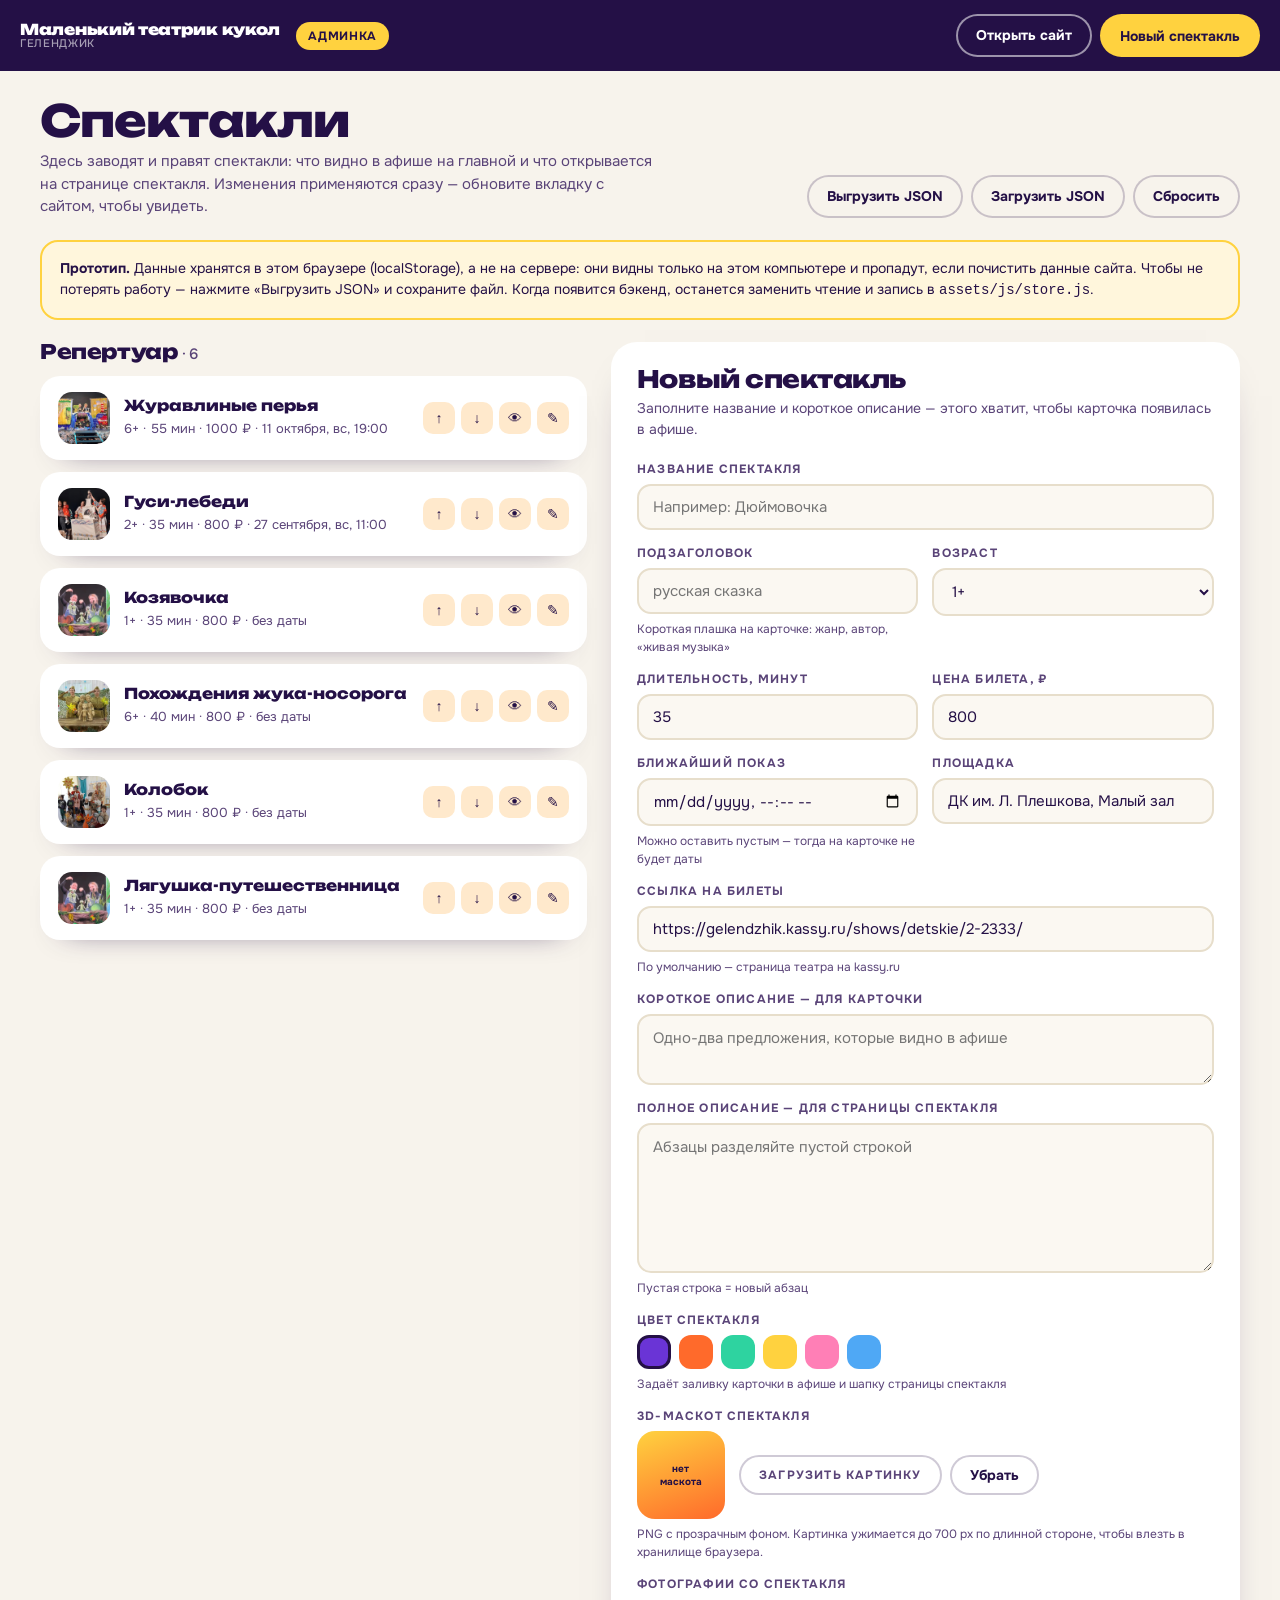
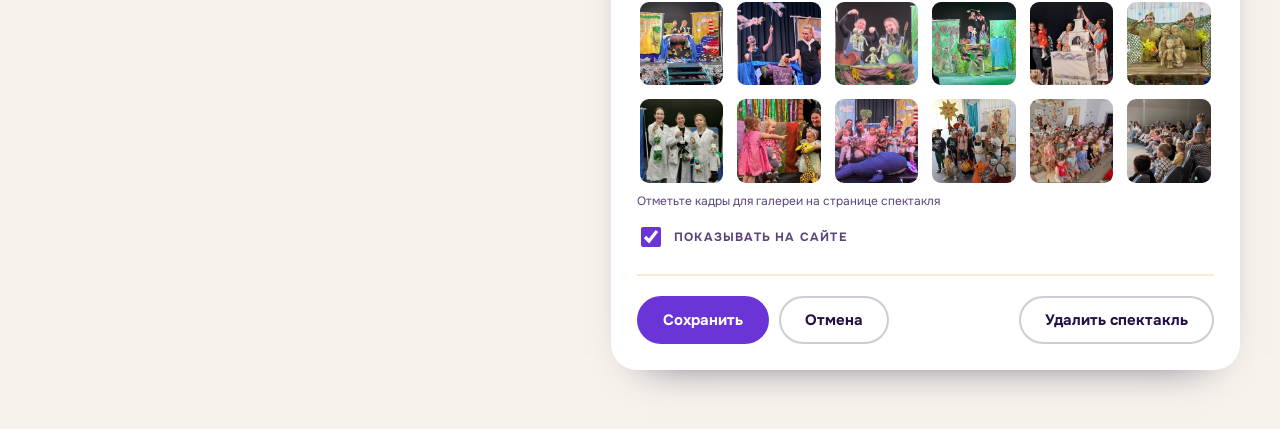
==== admin.html @ 00c9d3a8 "Новая концепция сайта: карточки, дисплейный шрифт, 3D-маскоты Отказались от фасада и домиков — стара" ====
<!doctype html>
<html lang="ru">
<head>
<meta charset="utf-8">
<meta name="viewport" content="width=device-width,initial-scale=1,viewport-fit=cover">
<title>Админка — Маленький театрик кукол</title>
<meta name="robots" content="noindex">
<link rel="preconnect" href="https://fonts.gstatic.com" crossorigin>
<link rel="stylesheet" href="https://fonts.googleapis.com/css2?family=Unbounded:wght@400;600;800;900&family=Onest:wght@400;500;600;700&display=swap">
<link rel="stylesheet" href="assets/css/site.css">
<link rel="stylesheet" href="assets/css/admin.css">
</head>
<body class="admin">

<div class="adm-top">
  <div class="adm-top-in">
    <div class="brand">Маленький театрик кукол<span>Геленджик</span></div>
    <span class="adm-badge">Админка</span>
    <div class="adm-top-actions">
      <a class="btn btn-sm btn-ghost" href="index.html" target="_blank" rel="noopener">Открыть сайт</a>
      <button class="btn btn-sm btn-yellow" id="btnNew" type="button">Новый спектакль</button>
    </div>
  </div>
</div>

<div class="adm-wrap">

  <div class="adm-head">
    <div>
      <h1>Спектакли</h1>
      <p>Здесь заводят и правят спектакли: что видно в афише на главной и что открывается на странице спектакля. Изменения применяются сразу — обновите вкладку с сайтом, чтобы увидеть.</p>
    </div>
    <div style="display:flex;gap:8px;flex-wrap:wrap">
      <button class="btn btn-sm btn-line" id="btnExport" type="button">Выгрузить JSON</button>
      <label class="btn btn-sm btn-line" for="fileImport" style="cursor:pointer">Загрузить JSON</label>
      <input type="file" id="fileImport" accept="application/json,.json" hidden>
      <button class="btn btn-sm btn-line" id="btnReset" type="button">Сбросить</button>
    </div>
  </div>

  <div class="adm-note">
    <b>Прототип.</b> Данные хранятся в этом браузере (localStorage), а не на сервере: они видны только на этом компьютере и пропадут, если почистить данные сайта. Чтобы не потерять работу — нажмите «Выгрузить JSON» и сохраните файл. Когда появится бэкенд, останется заменить чтение и запись в <code>assets/js/store.js</code>.
  </div>

  <div class="adm-grid">
    <div>
      <h2 style="font-size:20px;margin-bottom:14px">Репертуар <span id="countLabel" style="color:var(--ink-2);font-family:var(--sans);font-weight:500;font-size:15px"></span></h2>
      <div class="adm-list" id="list"></div>
    </div>

    <form class="adm-form" id="form" novalidate>
      <h2 id="formTitle">Новый спектакль</h2>
      <p class="hint" id="formHint">Заполните название и короткое описание — этого хватит, чтобы карточка появилась в афише.</p>

      <div class="f-grid">
        <div class="field full">
          <label for="f-title">Название спектакля</label>
          <input id="f-title" name="title" type="text" placeholder="Например: Дюймовочка" autocomplete="off">
          <span class="err" id="err-title" hidden>Без названия спектакль не сохранить</span>
        </div>

        <div class="field">
          <label for="f-tagline">Подзаголовок</label>
          <input id="f-tagline" name="tagline" type="text" placeholder="русская сказка">
          <small>Короткая плашка на карточке: жанр, автор, «живая музыка»</small>
        </div>

        <div class="field">
          <label for="f-age">Возраст</label>
          <select id="f-age" name="age">
            <option>0+</option><option>1+</option><option>2+</option>
            <option>3+</option><option>6+</option><option>12+</option>
          </select>
        </div>

        <div class="field">
          <label for="f-duration">Длительность, минут</label>
          <input id="f-duration" name="duration" type="number" min="5" max="180" step="5" value="35">
        </div>

        <div class="field">
          <label for="f-price">Цена билета, ₽</label>
          <input id="f-price" name="price" type="number" min="0" max="10000" step="50" value="800">
        </div>

        <div class="field">
          <label for="f-date">Ближайший показ</label>
          <input id="f-date" name="date" type="datetime-local">
          <small>Можно оставить пустым — тогда на карточке не будет даты</small>
        </div>

        <div class="field">
          <label for="f-venue">Площадка</label>
          <input id="f-venue" name="venue" type="text" list="venues" placeholder="ДК им. Л. Плешкова, Малый зал">
          <datalist id="venues">
            <option value="ДК им. Л. Плешкова, Малый зал"></option>
            <option value="Площадка «Город сказок»"></option>
            <option value="Школы и детские сады"></option>
          </datalist>
        </div>

        <div class="field full">
          <label for="f-ticket">Ссылка на билеты</label>
          <input id="f-ticket" name="ticketUrl" type="url" placeholder="https://gelendzhik.kassy.ru/...">
          <small>По умолчанию — страница театра на kassy.ru</small>
        </div>

        <div class="field full">
          <label for="f-short">Короткое описание — для карточки</label>
          <textarea id="f-short" name="short" style="min-height:70px" placeholder="Одно-два предложения, которые видно в афише"></textarea>
        </div>

        <div class="field full">
          <label for="f-description">Полное описание — для страницы спектакля</label>
          <textarea id="f-description" name="description" style="min-height:150px" placeholder="Абзацы разделяйте пустой строкой"></textarea>
          <small>Пустая строка = новый абзац</small>
        </div>

        <div class="field full">
          <label>Цвет спектакля</label>
          <div class="tones" id="tones">
            <button class="tone-dot t-violet" type="button" data-tone="violet" data-art="a4" aria-pressed="false" title="фиолетовый"></button>
            <button class="tone-dot t-orange" type="button" data-tone="orange" data-art="a3" aria-pressed="false" title="оранжевый"></button>
            <button class="tone-dot t-mint" type="button" data-tone="mint" data-art="a2" aria-pressed="false" title="мятный"></button>
            <button class="tone-dot t-yellow" type="button" data-tone="yellow" data-art="a5" aria-pressed="false" title="жёлтый"></button>
            <button class="tone-dot t-pink" type="button" data-tone="pink" data-art="a1" aria-pressed="false" title="розовый"></button>
            <button class="tone-dot t-sky" type="button" data-tone="sky" data-art="a6" aria-pressed="false" title="голубой"></button>
          </div>
          <small>Задаёт заливку карточки в афише и шапку страницы спектакля</small>
        </div>

        <div class="field full">
          <label>3D-маскот спектакля</label>
          <div class="mascot-row">
            <div class="mascot-preview" id="mascotPreview">нет<br>маскота</div>
            <div style="display:flex;gap:8px;flex-wrap:wrap">
              <label class="btn btn-sm btn-line" for="f-mascot" style="cursor:pointer">Загрузить картинку</label>
              <input type="file" id="f-mascot" accept="image/*" hidden>
              <button class="btn btn-sm btn-line" type="button" id="btnMascotClear">Убрать</button>
            </div>
          </div>
          <small>PNG с прозрачным фоном. Картинка ужимается до 700 px по длинной стороне, чтобы влезть в хранилище браузера.</small>
        </div>

        <div class="field full">
          <label>Фотографии со спектакля</label>
          <div class="photo-pick" id="photoPick"></div>
          <small>Отметьте кадры для галереи на странице спектакля</small>
        </div>

        <div class="field full">
          <label class="check"><input type="checkbox" id="f-published" checked> Показывать на сайте</label>
        </div>
      </div>

      <div class="form-actions">
        <button class="btn btn-violet" type="submit">Сохранить</button>
        <button class="btn btn-line" type="button" id="btnCancel">Отмена</button>
        <button class="btn btn-line" type="button" id="btnDelete" style="margin-left:auto" hidden>Удалить спектакль</button>
      </div>
    </form>
  </div>
</div>

<script src="assets/js/store.js"></script>
<script>
(function(){
  'use strict';
  var esc = TEATR.escapeHtml;

  var PHOTOS = [
    'assets/photo/scene-shirma.jpg','assets/photo/seagulls.jpg','assets/photo/frogs.jpg',
    'assets/photo/forest.jpg','assets/photo/russian-tale.jpg','assets/photo/soldiers.jpg',
    'assets/photo/doctors.jpg','assets/photo/kids-giraffe.jpg','assets/photo/kids-whale.jpg',
    'assets/photo/kids-costumes.jpg','assets/photo/hall-kindergarten.jpg','assets/photo/audience.jpg'
  ];

  var shows = TEATR.load();
  var editingId = null;      // null = создаём новый
  var mascotData = '';

  var form = document.getElementById('form');
  var listEl = document.getElementById('list');

  /* ── тосты ── */
  var toastTimer;
  function toast(text, warn){
    clearTimeout(toastTimer);
    var old = document.querySelector('.toast');
    if (old) old.remove();
    var el = document.createElement('div');
    el.className = 'toast' + (warn ? ' warn' : '');
    el.setAttribute('role','status');
    el.textContent = text;
    document.body.appendChild(el);
    toastTimer = setTimeout(function(){ el.remove(); }, 3200);
  }

  function persist(){
    if (!TEATR.save(shows)) {
      toast('Не удалось сохранить: в браузере кончилось место. Уберите тяжёлые картинки маскотов.', true);
      return false;
    }
    return true;
  }

  /* ── список ── */
  function render(){
    document.getElementById('countLabel').textContent = '· ' + shows.length;
    listEl.innerHTML = shows.map(function(s, i){
      var thumb = s.mascot
        ? '<img src="' + esc(s.mascot) + '" alt="">'
        : (s.photos && s.photos[0] ? '<img src="' + esc(s.photos[0]) + '" alt="">' : 'нет<br>фото');
      var when = s.date ? TEATR.formatDate(s.date) : 'без даты';
      return '' +
      '<div class="adm-item' + (s.id === editingId ? ' is-active' : '') + (s.published === false ? ' is-hidden' : '') + '">' +
        '<div class="adm-thumb ' + esc(s.art || 'a1') + '">' + thumb + '</div>' +
        '<div>' +
          '<b>' + esc(s.title) + '</b>' +
          '<small>' + esc(s.age) + ' · ' + esc(s.duration) + ' мин · ' + esc(s.price) + ' ₽ · ' + esc(when) +
            (s.published === false ? ' · <span style="color:#C43A1E">скрыт</span>' : '') + '</small>' +
        '</div>' +
        '<div class="adm-item-actions">' +
          '<button class="icon-btn" type="button" data-act="up" data-i="' + i + '" title="Выше" aria-label="Поднять выше">↑</button>' +
          '<button class="icon-btn" type="button" data-act="down" data-i="' + i + '" title="Ниже" aria-label="Опустить ниже">↓</button>' +
          '<button class="icon-btn" type="button" data-act="toggle" data-i="' + i + '" title="Показать или скрыть" aria-label="Показать или скрыть">' + (s.published === false ? '🚫' : '👁') + '</button>' +
          '<button class="icon-btn" type="button" data-act="edit" data-i="' + i + '" title="Редактировать" aria-label="Редактировать">✎</button>' +
        '</div>' +
      '</div>';
    }).join('');
  }

  listEl.addEventListener('click', function(e){
    var btn = e.target.closest('button[data-act]');
    if (!btn) return;
    var i = +btn.dataset.i, act = btn.dataset.act;
    if (act === 'up' && i > 0) { shows.splice(i-1, 0, shows.splice(i,1)[0]); persist(); render(); }
    if (act === 'down' && i < shows.length-1) { shows.splice(i+1, 0, shows.splice(i,1)[0]); persist(); render(); }
    if (act === 'toggle') { shows[i].published = shows[i].published === false; persist(); render(); toast(shows[i].published ? 'Спектакль показывается на сайте' : 'Спектакль скрыт с сайта'); }
    if (act === 'edit') { fill(shows[i]); }
  });

  /* ── фотогалерея-пикер ── */
  document.getElementById('photoPick').innerHTML = PHOTOS.map(function(p, i){
    return '<label><input type="checkbox" value="' + esc(p) + '" id="ph' + i + '"><img src="' + esc(p) + '" alt=""></label>';
  }).join('');

  /* ── цвет ── */
  var toneBtns = Array.prototype.slice.call(document.querySelectorAll('.tone-dot'));
  var tone = 'violet', art = 'a4';
  function setTone(t){
    tone = t;
    toneBtns.forEach(function(b){
      var on = b.dataset.tone === t;
      b.setAttribute('aria-pressed', on ? 'true' : 'false');
      if (on) art = b.dataset.art;
    });
  }
  toneBtns.forEach(function(b){ b.addEventListener('click', function(){ setTone(b.dataset.tone); }); });

  /* ── маскот ── */
  function showMascot(){
    document.getElementById('mascotPreview').innerHTML = mascotData
      ? '<img src="' + esc(mascotData) + '" alt="Маскот">'
      : 'нет<br>маскота';
  }
  document.getElementById('f-mascot').addEventListener('change', function(e){
    var file = e.target.files && e.target.files[0];
    if (!file) return;
    var reader = new FileReader();
    reader.onload = function(){
      var img = new Image();
      img.onload = function(){
        var max = 700;
        var scale = Math.min(1, max / Math.max(img.width, img.height));
        var c = document.createElement('canvas');
        c.width = Math.round(img.width * scale);
        c.height = Math.round(img.height * scale);
        c.getContext('2d').drawImage(img, 0, 0, c.width, c.height);
        mascotData = c.toDataURL('image/png');
        showMascot();
        toast('Маскот загружен — не забудьте сохранить');
      };
      img.onerror = function(){ toast('Не получилось прочитать картинку', true); };
      img.src = reader.result;
    };
    reader.readAsDataURL(file);
    e.target.value = '';
  });
  document.getElementById('btnMascotClear').addEventListener('click', function(){
    mascotData = ''; showMascot();
  });

  /* ── форма ── */
  function blank(){
    return { id:null, title:'', tagline:'', age:'1+', duration:35, price:800, date:'', venue:'ДК им. Л. Плешкова, Малый зал',
             tone:'violet', art:'a4', mascot:'', ticketUrl:TEATR.TICKET_URL, published:true, short:'', description:[], photos:[] };
  }

  function fill(s){
    s = s || blank();
    editingId = s.id;
    document.getElementById('formTitle').textContent = s.id ? 'Спектакль: ' + s.title : 'Новый спектакль';
    document.getElementById('formHint').textContent = s.id
      ? 'Правки применятся к карточке в афише и к странице спектакля.'
      : 'Заполните название и короткое описание — этого хватит, чтобы карточка появилась в афише.';
    document.getElementById('f-title').value = s.title || '';
    document.getElementById('f-tagline').value = s.tagline || '';
    document.getElementById('f-age').value = s.age || '1+';
    document.getElementById('f-duration').value = s.duration || 35;
    document.getElementById('f-price').value = s.price != null ? s.price : 800;
    document.getElementById('f-date').value = s.date || '';
    document.getElementById('f-venue').value = s.venue || '';
    document.getElementById('f-ticket').value = s.ticketUrl || TEATR.TICKET_URL;
    document.getElementById('f-short').value = s.short || '';
    document.getElementById('f-description').value = Array.isArray(s.description) ? s.description.join('\n\n') : (s.description || '');
    document.getElementById('f-published').checked = s.published !== false;
    setTone(s.tone || 'violet');
    mascotData = s.mascot || '';
    showMascot();
    var chosen = s.photos || [];
    Array.prototype.forEach.call(document.querySelectorAll('#photoPick input'), function(box){
      box.checked = chosen.indexOf(box.value) !== -1;
    });
    document.getElementById('btnDelete').hidden = !s.id;
    document.getElementById('err-title').hidden = true;
    render();
    form.scrollIntoView({ behavior:'smooth', block:'start' });
  }

  function uniqueId(title, current){
    var base = TEATR.slugify(title), id = base, n = 2;
    var taken = function(x){ return shows.some(function(s){ return s.id === x && s.id !== current; }); };
    while (taken(id)) { id = base + '-' + n; n++; }
    return id;
  }

  form.addEventListener('submit', function(e){
    e.preventDefault();
    var title = document.getElementById('f-title').value.trim();
    if (!title) {
      document.getElementById('err-title').hidden = false;
      document.getElementById('f-title').focus();
      return;
    }
    var data = {
      id: editingId || uniqueId(title, null),
      title: title,
      tagline: document.getElementById('f-tagline').value.trim(),
      age: document.getElementById('f-age').value,
      duration: +document.getElementById('f-duration').value || 35,
      price: +document.getElementById('f-price').value || 0,
      date: document.getElementById('f-date').value,
      venue: document.getElementById('f-venue').value.trim(),
      tone: tone,
      art: art,
      mascot: mascotData,
      ticketUrl: document.getElementById('f-ticket').value.trim() || TEATR.TICKET_URL,
      published: document.getElementById('f-published').checked,
      short: document.getElementById('f-short').value.trim(),
      description: document.getElementById('f-description').value.split(/\n\s*\n/).map(function(p){ return p.trim(); }).filter(Boolean),
      photos: Array.prototype.slice.call(document.querySelectorAll('#photoPick input:checked')).map(function(b){ return b.value; })
    };

    var idx = shows.findIndex(function(s){ return s.id === editingId; });
    if (idx >= 0) { shows[idx] = data; } else { shows.push(data); }
    if (persist()) toast(idx >= 0 ? 'Сохранено' : 'Спектакль добавлен в афишу');
    fill(data);
  });

  document.getElementById('btnCancel').addEventListener('click', function(){ fill(blank()); });
  document.getElementById('btnNew').addEventListener('click', function(){ fill(blank()); });

  document.getElementById('btnDelete').addEventListener('click', function(){
    var s = shows.find(function(x){ return x.id === editingId; });
    if (!s) return;
    if (!confirm('Удалить спектакль «' + s.title + '» из афиши? Отменить будет нельзя.')) return;
    shows = shows.filter(function(x){ return x.id !== editingId; });
    persist();
    fill(blank());
    toast('Спектакль удалён');
  });

  document.getElementById('btnReset').addEventListener('click', function(){
    if (!confirm('Вернуть исходные шесть спектаклей? Все ваши правки пропадут.')) return;
    shows = TEATR.reset();
    fill(blank());
    toast('Вернули исходный репертуар');
  });

  document.getElementById('btnExport').addEventListener('click', function(){
    var blob = new Blob([JSON.stringify(shows, null, 2)], { type:'application/json' });
    var a = document.createElement('a');
    a.href = URL.createObjectURL(blob);
    a.download = 'smallteatrik-shows.json';
    document.body.appendChild(a);
    a.click();
    setTimeout(function(){ URL.revokeObjectURL(a.href); a.remove(); }, 1000);
  });

  document.getElementById('fileImport').addEventListener('change', function(e){
    var file = e.target.files && e.target.files[0];
    if (!file) return;
    var reader = new FileReader();
    reader.onload = function(){
      try {
        var parsed = JSON.parse(reader.result);
        if (!Array.isArray(parsed) || !parsed.length) throw new Error('пусто');
        shows = parsed;
        persist();
        fill(blank());
        toast('Загружено спектаклей: ' + shows.length);
      } catch (err) {
        toast('Файл не похож на выгрузку афиши', true);
      }
    };
    reader.readAsText(file);
    e.target.value = '';
  });

  fill(blank());
})();
</script>
</body>
</html>
---- assets/css/site.css ----
/* ───────────────────────────────────────────────
   Маленький театрик кукол — базовые стили
   Концепция: закруглённые карточки, дисплейный шрифт,
   3D-маскоты, яркая палитра.
   ─────────────────────────────────────────────── */

:root{
  --violet:#6A34D6;
  --violet-d:#3F1A8C;
  --violet-l:#8B5CF0;
  --orange:#FF6A2B;
  --yellow:#FFD23F;
  --mint:#2ED3A0;
  --pink:#FF7FB6;
  --sky:#4FA8F5;
  --cream:#FFF4E3;
  --cream-2:#FFE9CC;
  --ink:#241046;
  --ink-2:#5A4478;
  --white:#FFFFFF;

  --disp:"Unbounded","Trebuchet MS",system-ui,sans-serif;
  --sans:"Onest","Segoe UI",system-ui,sans-serif;

  --r-l:40px; --r-m:28px; --r-s:18px;
  --shadow:0 18px 0 -6px rgba(36,16,70,.10), 0 30px 60px -28px rgba(36,16,70,.45);
  --shadow-card:0 22px 44px -30px rgba(36,16,70,.6);
}

*{box-sizing:border-box}
html{scroll-behavior:smooth}
body{
  margin:0;background:var(--cream);color:var(--ink);
  font-family:var(--sans);font-size:17px;line-height:1.5;
  -webkit-font-smoothing:antialiased;overflow-x:hidden;
}
h1,h2,h3{margin:0;font-family:var(--disp);font-weight:800;line-height:.98;letter-spacing:-.02em;text-wrap:balance}
p{margin:0}
a{color:inherit;text-decoration:none}
img{max-width:100%;display:block}
:focus-visible{outline:3px solid var(--ink);outline-offset:3px;border-radius:8px}

.wrap{width:min(1180px,100%);margin-inline:auto;padding-inline:20px}
section{padding-block:clamp(56px,7vw,110px)}
.eyebrow{font-family:var(--sans);font-weight:700;font-size:12px;letter-spacing:.16em;text-transform:uppercase;color:var(--ink-2)}
.sec-head{display:flex;align-items:flex-end;justify-content:space-between;gap:24px;flex-wrap:wrap;margin-bottom:38px}
.sec-head h2{font-size:clamp(34px,5.4vw,68px);margin-top:8px}
.sec-note{max-width:34ch;color:var(--ink-2);font-size:15px}

/* ── кнопки ── */
.btn{
  display:inline-flex;align-items:center;gap:8px;border:0;cursor:pointer;
  font-family:var(--sans);font-weight:700;font-size:15px;padding:14px 26px;border-radius:999px;
  background:var(--ink);color:var(--white);transition:transform .16s,box-shadow .16s,filter .16s;
  text-align:center;
}
.btn:hover{transform:translateY(-2px);box-shadow:0 12px 24px -12px rgba(36,16,70,.8)}
.btn-orange{background:var(--orange);color:var(--white)}
.btn-yellow{background:var(--yellow);color:var(--ink)}
.btn-violet{background:var(--violet);color:var(--white)}
.btn-white{background:var(--white);color:var(--ink)}
.btn-sm{padding:11px 20px;font-size:14px}
.btn-lg{padding:17px 34px;font-size:17px}
.btn-ghost{background:transparent;color:var(--white);box-shadow:inset 0 0 0 2px rgba(255,255,255,.55)}
.btn-ghost:hover{background:rgba(255,255,255,.14)}
.btn-line{background:transparent;color:var(--ink);box-shadow:inset 0 0 0 2px rgba(36,16,70,.22)}
.btn-line:hover{background:rgba(36,16,70,.06)}

/* ── шапка ── */
.nav{position:sticky;top:env(safe-area-inset-top,0px);z-index:60;padding-block:14px;padding-inline:20px}
.nav-in{
  display:flex;align-items:center;gap:18px;background:var(--white);border-radius:999px;
  padding:10px 10px 10px 22px;box-shadow:0 10px 30px -14px rgba(36,16,70,.5);
  width:min(1180px,100%);margin-inline:auto;
}
.brand{font-family:var(--disp);font-weight:900;font-size:15px;letter-spacing:-.02em;line-height:1.05;white-space:nowrap}
.brand span{display:block;font-family:var(--sans);font-weight:500;font-size:11px;color:var(--ink-2);letter-spacing:.06em;text-transform:uppercase}
.nav-links{display:flex;gap:6px;margin-left:auto;flex-wrap:wrap}
.nav-links a{padding:9px 14px;border-radius:999px;font-weight:600;font-size:14px;transition:background .18s}
.nav-links a:hover{background:var(--cream-2)}

/* ── герой ── */
.hero{
  background:var(--violet);color:var(--white);border-radius:var(--r-l);margin-inline:20px;
  padding:clamp(34px,5vw,64px);position:relative;overflow:hidden;
}
.hero::after{
  content:"";position:absolute;right:-120px;top:-140px;width:420px;height:420px;border-radius:50%;
  background:radial-gradient(circle at 30% 30%,var(--violet-l),transparent 70%);pointer-events:none;
}
.hero-grid{position:relative;z-index:2;display:grid;grid-template-columns:minmax(0,1.05fr) minmax(0,.95fr);gap:clamp(28px,4vw,56px);align-items:center}
.chip{display:inline-flex;align-items:center;gap:8px;background:rgba(255,255,255,.16);border-radius:999px;padding:8px 16px;font-size:13px;font-weight:600}
.hero h1{font-size:clamp(38px,5.6vw,82px);font-weight:900;margin-block:20px 0;overflow-wrap:break-word}
.hero h1 em{font-style:normal;color:var(--yellow)}
.hero-sub{margin-top:22px;font-size:clamp(17px,1.4vw,20px);max-width:44ch;color:rgba(255,255,255,.88)}
.hero-cta{display:flex;gap:12px;flex-wrap:wrap;margin-top:32px}
.hero-art{position:relative;min-height:380px}

/* ── слот под 3D-маскота ── */
.mascot{
  background:linear-gradient(160deg,var(--yellow),var(--orange));border-radius:var(--r-m);
  display:grid;place-items:center;text-align:center;color:var(--ink);overflow:hidden;
}
.mascot img{width:100%;height:100%;object-fit:contain}
.mascot-tag{
  font-family:var(--sans);font-weight:700;font-size:12px;letter-spacing:.1em;text-transform:uppercase;
  border:2px dashed rgba(36,16,70,.4);border-radius:14px;padding:12px 16px;max-width:86%;
  background:rgba(255,255,255,.35);line-height:1.4;
}
.hero-mascot{position:absolute;inset:0;transform:rotate(-3deg);box-shadow:var(--shadow)}

.ticket{
  position:absolute;right:-6px;bottom:-18px;width:min(260px,74%);background:var(--white);color:var(--ink);
  border-radius:var(--r-s);padding:18px 20px;transform:rotate(4deg);box-shadow:var(--shadow);z-index:3;
}
.ticket b{display:block;font-family:var(--disp);font-weight:800;font-size:20px;margin-block:4px 6px;line-height:1.1}
.ticket small{color:var(--ink-2);font-size:13px;display:block}
.ticket .price{margin-top:12px;display:inline-block;background:var(--mint);border-radius:999px;padding:6px 14px;font-weight:700;font-size:14px}

/* ── волнистая лента ── */
.ribbon{margin-block:clamp(10px,3vw,30px) 0;overflow:hidden}
.ribbon svg{display:block;width:100%;height:auto;min-width:760px}
.ribbon-scroll{overflow-x:hidden}
.ribbon .band{fill:none;stroke:var(--yellow);stroke-width:62;stroke-linecap:round}
.ribbon .band-edge{fill:none;stroke:var(--ink);stroke-width:66;stroke-linecap:round;opacity:.1}
.ribbon text{font-family:var(--disp);font-weight:700;font-size:21px;fill:var(--ink);letter-spacing:.01em}

/* ── карточки афиши ── */
.cards{display:grid;grid-template-columns:repeat(3,1fr);gap:26px}
.card{
  background:var(--white);border-radius:var(--r-m);padding:18px;display:flex;flex-direction:column;gap:14px;
  box-shadow:var(--shadow-card);transition:transform .22s ease,box-shadow .22s ease;color:inherit;
}
.card:nth-child(3n+1){transform:rotate(-1.4deg)}
.card:nth-child(3n){transform:rotate(1.6deg)}
.card:hover{transform:rotate(0deg) translateY(-6px);box-shadow:0 34px 60px -30px rgba(36,16,70,.7)}
.card-art{aspect-ratio:4/3;max-width:100%;border-radius:var(--r-s);display:grid;place-items:center;padding:14px;overflow:hidden;position:relative}
.card-art img{width:100%;height:100%;object-fit:cover}
.card-date{
  position:absolute;left:12px;top:12px;background:var(--white);color:var(--ink);border-radius:999px;
  padding:6px 13px;font-size:12px;font-weight:700;box-shadow:0 8px 18px -10px rgba(36,16,70,.7);
}
.card h3{font-size:24px;font-weight:800}
.meta{display:flex;gap:8px;flex-wrap:wrap}
.tag{background:var(--cream-2);border-radius:999px;padding:6px 12px;font-size:13px;font-weight:600;color:var(--ink)}
.card p{font-size:15px;color:var(--ink-2)}
.card-foot{margin-top:auto;display:flex;align-items:center;justify-content:space-between;gap:12px;padding-top:6px}
.card-foot b{font-family:var(--disp);font-size:18px;font-weight:800}

.a1{background:linear-gradient(150deg,#FFD6E7,#FF7FB6)}
.a2{background:linear-gradient(150deg,#D8FFF1,#2ED3A0)}
.a3{background:linear-gradient(150deg,#FFE6B8,#FF6A2B)}
.a4{background:linear-gradient(150deg,#DED4FF,#8B5CF0)}
.a5{background:linear-gradient(150deg,#FFF3B0,#FFD23F)}
.a6{background:linear-gradient(150deg,#CFEBFF,#4FA8F5)}

/* ── о театре ── */
.about{background:var(--ink);color:var(--white);border-radius:var(--r-l);margin-inline:20px;padding:clamp(34px,5vw,72px)}
.about-grid{display:grid;grid-template-columns:minmax(0,1fr) minmax(0,1fr);gap:clamp(30px,4vw,64px);align-items:center}
.about h2{font-size:clamp(32px,4.6vw,58px)}
.about p{margin-top:20px;color:rgba(255,255,255,.82);max-width:52ch}
.nums{display:grid;grid-template-columns:repeat(2,1fr);gap:16px;margin-top:34px}
.num{border-radius:var(--r-s);padding:20px;background:rgba(255,255,255,.08)}
.num b{display:block;font-family:var(--disp);font-weight:900;font-size:40px;line-height:1;color:var(--yellow)}
.num span{font-size:14px;color:rgba(255,255,255,.75)}
.collage{display:grid;grid-template-columns:1fr 1fr;gap:16px}
.collage figure{margin:0;border-radius:var(--r-s);overflow:hidden;box-shadow:0 24px 40px -26px #000}
.collage img{width:100%;aspect-ratio:1/1;object-fit:cover}
.collage figure:nth-child(1){transform:rotate(-2.5deg)}
.collage figure:nth-child(2){transform:rotate(2deg);margin-top:26px}
.collage figure:nth-child(3){transform:rotate(1.6deg)}
.collage figure:nth-child(4){transform:rotate(-1.8deg);margin-top:18px}

/* ── блок «как проходит спектакль»: коллаж карточек ── */
.mosaic{display:grid;grid-template-columns:repeat(12,1fr);gap:20px;margin-top:44px}
.mos{border-radius:var(--r-m);overflow:hidden;box-shadow:var(--shadow-card);position:relative}
.mos img{width:100%;height:100%;object-fit:cover}
.mos-text{padding:24px;color:var(--white);display:flex;flex-direction:column;gap:10px}
.mos-text h3{font-size:20px;line-height:1.15}
.mos-text ul{margin:0;padding-left:18px;font-size:14px;line-height:1.5;opacity:.92}
.mos-text li+li{margin-top:6px}
.m-violet{background:var(--violet)}
.m-orange{background:var(--orange)}
.m-mint{background:var(--mint);color:var(--ink)}
.m-mint.mos-text{color:var(--ink)}
.m1{grid-column:span 5;grid-row:span 2;transform:rotate(-2deg);min-height:260px}
.m2{grid-column:span 4;transform:rotate(1.6deg)}
.m3{grid-column:span 3;transform:rotate(-1.4deg);min-height:200px}
.m4{grid-column:span 3;transform:rotate(2.2deg);min-height:190px}
.m5{grid-column:span 4;transform:rotate(-1.8deg);min-height:190px}
.bubble{
  position:absolute;background:var(--white);color:var(--ink);border-radius:999px;padding:10px 18px;
  font-size:13px;font-weight:700;box-shadow:0 14px 26px -14px rgba(36,16,70,.8);z-index:4;white-space:nowrap;
}
.b1{left:16px;bottom:16px;transform:rotate(-2deg)}
.b2{right:14px;top:14px;transform:rotate(2deg)}

/* ── актёры ── */
.troupe{display:grid;grid-template-columns:repeat(4,1fr);gap:22px}
.actor{background:var(--white);border-radius:var(--r-m);padding:14px;box-shadow:var(--shadow-card);transition:transform .22s}
.actor:nth-child(odd){transform:rotate(-1.6deg)}
.actor:nth-child(even){transform:rotate(1.8deg)}
.actor:hover{transform:rotate(0deg) translateY(-6px)}
.actor .ph-p{
  aspect-ratio:3/4;max-width:100%;border-radius:var(--r-s);display:grid;place-items:center;text-align:center;padding:10px;
  border:2px dashed rgba(36,16,70,.28);font-size:11px;font-weight:700;letter-spacing:.08em;
  text-transform:uppercase;color:var(--ink-2);line-height:1.5;overflow:hidden;
}
.actor .ph-p img{width:100%;height:100%;object-fit:cover;border-radius:inherit}
.p1{background:#FFE3EF}.p2{background:#DFF7EE}.p3{background:#FFEFD4}.p4{background:#E6DEFF}
.actor b{display:block;font-family:var(--disp);font-size:16px;font-weight:800;margin-top:12px;line-height:1.2}
.actor small{color:var(--ink-2);font-size:13px}
.actor .role{display:inline-block;margin-top:8px;background:var(--cream-2);border-radius:999px;padding:4px 11px;font-size:12px;font-weight:700}

/* ── контакты ── */
.contacts{background:var(--orange);color:var(--white);border-radius:var(--r-l);margin-inline:20px;padding:clamp(34px,5vw,72px)}
.contacts h2{font-size:clamp(34px,5vw,64px)}
.c-grid{display:grid;grid-template-columns:repeat(3,1fr);gap:22px;margin-top:40px}
.c-card{background:rgba(255,255,255,.16);border-radius:var(--r-m);padding:24px}
.c-card h3{font-family:var(--sans);font-size:12px;font-weight:700;letter-spacing:.14em;text-transform:uppercase;color:rgba(255,255,255,.82);margin-bottom:14px}
.c-card a{display:block;font-family:var(--disp);font-weight:600;font-size:18px;line-height:1.5}
.c-card a:hover{color:var(--yellow)}
.c-card .plain{font-family:var(--sans);font-weight:500;font-size:15px;color:rgba(255,255,255,.9);line-height:1.5}
.c-cta{display:flex;gap:12px;flex-wrap:wrap;margin-top:34px}

footer{padding-block:34px;text-align:center;color:var(--ink-2);font-size:14px}
footer a{text-decoration:underline;text-underline-offset:3px}

/* ═══ страница спектакля ═══ */
.show-hero{border-radius:var(--r-l);margin-inline:20px;padding:clamp(28px,4vw,56px);color:var(--ink);position:relative;overflow:hidden}
.show-hero.tone-violet{background:var(--violet);color:var(--white)}
.show-hero.tone-orange{background:var(--orange);color:var(--white)}
.show-hero.tone-mint{background:var(--mint)}
.show-hero.tone-yellow{background:var(--yellow)}
.show-hero.tone-pink{background:var(--pink)}
.show-hero.tone-sky{background:var(--sky);color:var(--white)}
.show-grid{display:grid;grid-template-columns:minmax(0,1.1fr) minmax(0,.9fr);gap:clamp(26px,4vw,54px);align-items:center;position:relative;z-index:2}
.show-hero h1{font-size:clamp(30px,3.6vw,56px);margin-block:18px 0;overflow-wrap:break-word}
.show-lead{margin-top:20px;font-size:clamp(16px,1.3vw,19px);max-width:46ch;opacity:.9}
.crumbs{display:flex;gap:8px;align-items:center;font-size:13px;font-weight:600;opacity:.8}
.crumbs a:hover{text-decoration:underline}
.show-facts{display:flex;gap:10px;flex-wrap:wrap;margin-top:26px}
.fact{background:rgba(255,255,255,.22);border-radius:999px;padding:9px 16px;font-size:14px;font-weight:700}
.show-hero.tone-mint .fact,.show-hero.tone-yellow .fact,.show-hero.tone-pink .fact{background:rgba(36,16,70,.12)}
.show-mascot{aspect-ratio:1/1;max-width:100%;border-radius:var(--r-l);transform:rotate(-3deg);box-shadow:var(--shadow)}

.show-body{display:grid;grid-template-columns:minmax(0,1.25fr) minmax(0,.75fr);gap:clamp(26px,4vw,54px);align-items:start}
.prose p{font-size:17px;line-height:1.65;color:var(--ink)}
.prose p+p{margin-top:16px}
.prose h2{font-size:clamp(26px,3vw,38px);margin-top:36px;margin-bottom:14px}
.side-card{background:var(--white);border-radius:var(--r-m);padding:26px;box-shadow:var(--shadow-card);position:sticky;top:96px}
.side-card .price{font-family:var(--disp);font-weight:900;font-size:38px;line-height:1}
.side-row{display:flex;justify-content:space-between;gap:14px;padding-block:12px;border-bottom:1px solid var(--cream-2);font-size:15px}
.side-row:last-of-type{border-bottom:0}
.side-row span{color:var(--ink-2)}
.side-row b{font-weight:700;text-align:right}
.side-card .btn{width:100%;justify-content:center;margin-top:18px}
.gallery{display:grid;grid-template-columns:repeat(4,1fr);gap:18px;margin-top:20px}
.gallery figure{margin:0;border-radius:var(--r-m);overflow:hidden;box-shadow:var(--shadow-card)}
.gallery img{width:100%;aspect-ratio:1/1;object-fit:cover;transition:transform .3s}
.gallery figure:hover img{transform:scale(1.04)}
.gallery figure:nth-child(odd){transform:rotate(-1.4deg)}
.gallery figure:nth-child(even){transform:rotate(1.4deg)}
.other{display:grid;grid-template-columns:repeat(3,1fr);gap:26px}

/* ── адаптив ── */
@media(max-width:980px){
  .hero-grid,.about-grid,.show-grid,.show-body{grid-template-columns:1fr}
  .hero-art{min-height:320px;order:-1}
  .cards,.other{grid-template-columns:repeat(2,1fr)}
  .troupe{grid-template-columns:repeat(2,1fr)}
  .c-grid{grid-template-columns:1fr 1fr}
  .side-card{position:static}
  .mosaic{grid-template-columns:repeat(6,1fr)}
  .m1{grid-column:span 6;grid-row:auto}
  .m2,.m5{grid-column:span 6}
  .m3,.m4{grid-column:span 3}
  .gallery{grid-template-columns:repeat(2,1fr)}
}
@media(max-width:620px){
  body{font-size:16px}
  .nav-links{display:none}
  .cards,.c-grid,.other{grid-template-columns:1fr}
  .card,.actor,.mos,.collage figure,.gallery figure{transform:none}
  .collage figure{margin-top:0}
  .nums{grid-template-columns:1fr 1fr}
  .hero,.about,.contacts,.show-hero{margin-inline:12px;border-radius:28px}
  .wrap{padding-inline:16px}
  .ticket{position:static;width:auto;transform:none;margin-top:16px}
  .hero-mascot{position:relative;min-height:240px}
  .mosaic{grid-template-columns:1fr}
  .m1,.m2,.m3,.m4,.m5{grid-column:span 1}
  .bubble{white-space:normal}
}
@media(prefers-reduced-motion:reduce){*{transition:none!important;animation:none!important}}
---- assets/css/admin.css ----
/* ───────────────────────────────────────────────
   Админка «Маленького театрика кукол»
   Утилитарный интерфейс на той же палитре, что и сайт.
   ─────────────────────────────────────────────── */

body.admin{background:#F7F3EC}

.adm-top{
  position:sticky;top:env(safe-area-inset-top,0px);z-index:50;
  background:var(--ink);color:var(--white);padding:14px 20px;
}
.adm-top-in{width:min(1240px,100%);margin-inline:auto;display:flex;align-items:center;gap:16px;flex-wrap:wrap}
.adm-top .brand{color:var(--white)}
.adm-top .brand span{color:rgba(255,255,255,.6)}
.adm-badge{background:var(--yellow);color:var(--ink);border-radius:999px;padding:5px 12px;font-size:12px;font-weight:700;letter-spacing:.06em;text-transform:uppercase}
.adm-top-actions{margin-left:auto;display:flex;gap:8px;flex-wrap:wrap}

.adm-wrap{width:min(1240px,100%);margin-inline:auto;padding-inline:20px;padding-block:28px 60px}
.adm-head{display:flex;align-items:flex-end;justify-content:space-between;gap:20px;flex-wrap:wrap;margin-bottom:22px}
.adm-head h1{font-size:clamp(28px,3.6vw,44px)}
.adm-head p{color:var(--ink-2);font-size:15px;margin-top:8px;max-width:62ch}

.adm-grid{display:grid;grid-template-columns:minmax(0,1fr) minmax(0,1.15fr);gap:24px;align-items:start}

/* ── список спектаклей ── */
.adm-list{display:flex;flex-direction:column;gap:12px}
.adm-item{
  background:var(--white);border-radius:20px;padding:14px 16px;display:grid;
  grid-template-columns:52px minmax(0,1fr) auto;gap:14px;align-items:center;
  box-shadow:0 14px 30px -26px rgba(36,16,70,.8);border:2px solid transparent;
}
.adm-item.is-active{border-color:var(--violet)}
.adm-item.is-hidden{opacity:.55}
.adm-thumb{width:52px;height:52px;border-radius:14px;overflow:hidden;display:grid;place-items:center;font-size:10px;font-weight:700;color:var(--ink-2);text-align:center;line-height:1.2}
.adm-thumb img{width:100%;height:100%;object-fit:cover}
.adm-item b{display:block;font-family:var(--disp);font-size:15px;font-weight:800;line-height:1.2}
.adm-item small{display:block;color:var(--ink-2);font-size:13px;margin-top:4px}
.adm-item-actions{display:flex;gap:6px;flex-wrap:wrap;justify-content:flex-end}
.icon-btn{
  border:0;background:var(--cream-2);color:var(--ink);border-radius:10px;width:32px;height:32px;
  cursor:pointer;font-size:14px;line-height:1;display:grid;place-items:center;transition:background .15s;
}
.icon-btn:hover{background:var(--yellow)}
.icon-btn.danger:hover{background:#FFC9BC}

/* ── форма ── */
.adm-form{background:var(--white);border-radius:26px;padding:26px;box-shadow:0 20px 44px -34px rgba(36,16,70,.9)}
.adm-form h2{font-size:24px}
.adm-form .hint{color:var(--ink-2);font-size:14px;margin-top:6px}
.f-grid{display:grid;grid-template-columns:1fr 1fr;gap:14px;margin-top:20px}
.field{display:flex;flex-direction:column;gap:6px}
.field.full{grid-column:1 / -1}
.field label{font-size:12px;font-weight:700;letter-spacing:.1em;text-transform:uppercase;color:var(--ink-2)}
.field input,.field select,.field textarea{
  font-family:var(--sans);font-size:15px;color:var(--ink);background:#FBF8F2;
  border:2px solid #E7DECB;border-radius:14px;padding:11px 14px;width:100%;
}
.field textarea{resize:vertical;min-height:96px;line-height:1.5}
.field input:focus,.field select:focus,.field textarea:focus{outline:none;border-color:var(--violet)}
.field .err{color:#C43A1E;font-size:13px;font-weight:600}
.field small{color:var(--ink-2);font-size:12px}

.check{display:flex;align-items:center;gap:10px;font-size:15px;font-weight:600}
.check input{width:20px;height:20px;accent-color:var(--violet)}

.tones{display:flex;gap:8px;flex-wrap:wrap}
.tone-dot{width:34px;height:34px;border-radius:12px;border:3px solid transparent;cursor:pointer;padding:0}
.tone-dot[aria-pressed="true"]{border-color:var(--ink)}
.t-violet{background:var(--violet)}.t-orange{background:var(--orange)}.t-mint{background:var(--mint)}
.t-yellow{background:var(--yellow)}.t-pink{background:var(--pink)}.t-sky{background:var(--sky)}

.mascot-row{display:flex;gap:14px;align-items:center;flex-wrap:wrap}
.mascot-preview{
  width:88px;height:88px;border-radius:18px;background:linear-gradient(160deg,var(--yellow),var(--orange));
  display:grid;place-items:center;overflow:hidden;font-size:10px;font-weight:700;color:var(--ink);text-align:center;padding:6px;line-height:1.3;
}
.mascot-preview img{width:100%;height:100%;object-fit:contain}

.photo-pick{display:grid;grid-template-columns:repeat(6,1fr);gap:8px}
.photo-pick label{position:relative;cursor:pointer;border-radius:12px;overflow:hidden;aspect-ratio:1/1;display:block;border:3px solid transparent}
.photo-pick input{position:absolute;opacity:0;pointer-events:none}
.photo-pick img{width:100%;height:100%;object-fit:cover}
.photo-pick input:checked + img{outline:none}
.photo-pick label:has(input:checked){border-color:var(--violet)}
.photo-pick label:has(input:checked)::after{
  content:"✓";position:absolute;right:4px;top:2px;color:var(--white);font-weight:800;font-size:14px;
  text-shadow:0 2px 6px rgba(0,0,0,.7);
}

.form-actions{display:flex;gap:10px;flex-wrap:wrap;margin-top:24px;padding-top:20px;border-top:2px solid var(--cream-2)}

.toast{
  position:fixed;left:50%;bottom:24px;transform:translateX(-50%);z-index:90;
  background:var(--ink);color:var(--white);border-radius:999px;padding:13px 24px;font-weight:600;font-size:15px;
  box-shadow:0 20px 40px -20px rgba(36,16,70,.9);
}
.toast.warn{background:#C43A1E}

.adm-note{
  background:#FFF6DC;border:2px solid var(--yellow);border-radius:18px;padding:16px 18px;
  font-size:14px;color:var(--ink);line-height:1.55;margin-bottom:22px;
}
.adm-note b{font-weight:700}

@media(max-width:980px){
  .adm-grid{grid-template-columns:1fr}
  .photo-pick{grid-template-columns:repeat(4,1fr)}
}
@media(max-width:620px){
  .f-grid{grid-template-columns:1fr}
  .photo-pick{grid-template-columns:repeat(3,1fr)}
  .adm-item{grid-template-columns:44px minmax(0,1fr)}
  .adm-item-actions{grid-column:1 / -1;justify-content:flex-start}
}
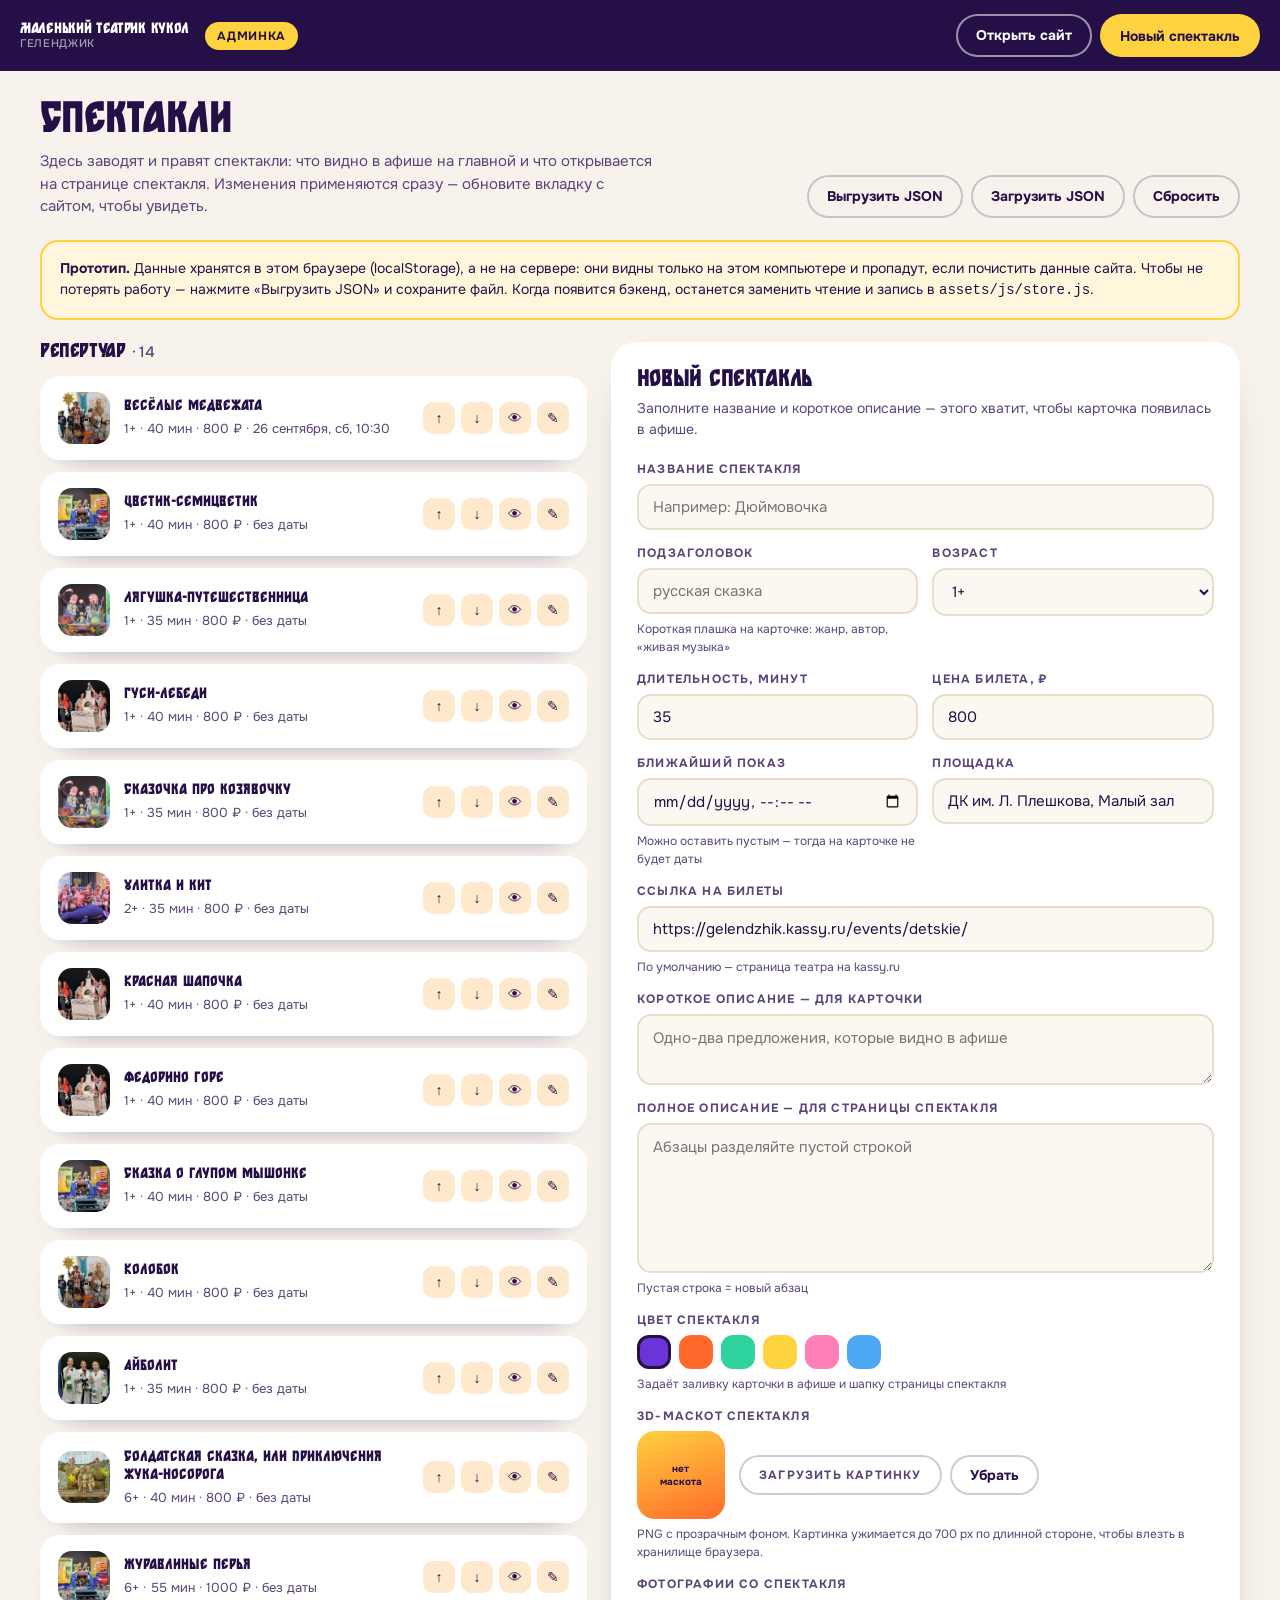
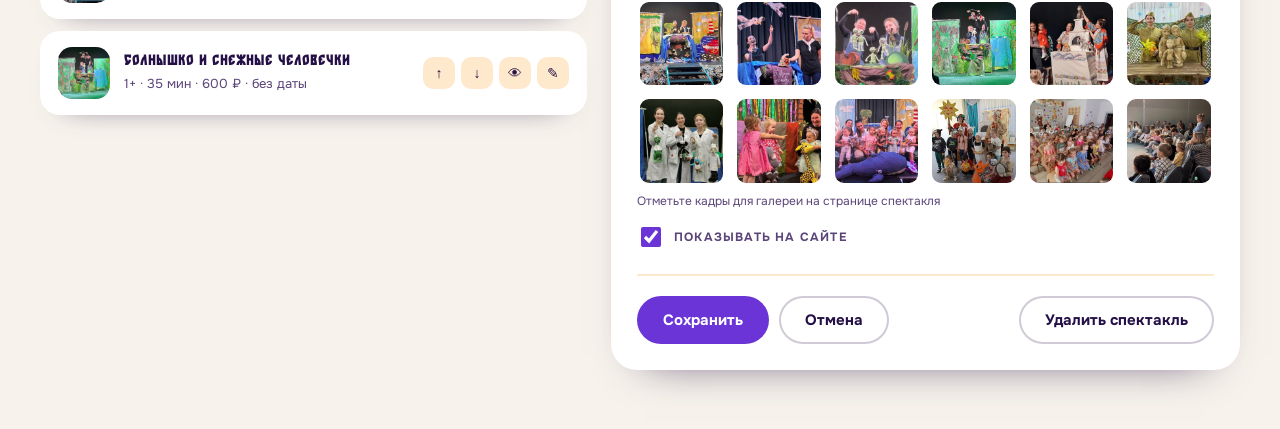
==== commit 86d2db77: "Добавляю афишу, расписание и страницу о театре, оживляю ленты Три отдельные страницы вместо якорей н" ====
--- a/admin.html
+++ b/admin.html
@@ -6,7 +6,7 @@
 <title>Админка — Маленький театрик кукол</title>
 <meta name="robots" content="noindex">
 <link rel="preconnect" href="https://fonts.gstatic.com" crossorigin>
-<link rel="stylesheet" href="https://fonts.googleapis.com/css2?family=Unbounded:wght@400;600;800;900&family=Onest:wght@400;500;600;700&display=swap">
+<link rel="stylesheet" href="https://fonts.googleapis.com/css2?family=Onest:wght@400;500;600;700&display=swap">
 <link rel="stylesheet" href="assets/css/site.css">
 <link rel="stylesheet" href="assets/css/admin.css">
 </head>
--- a/assets/css/site.css
+++ b/assets/css/site.css
@@ -3,6 +3,14 @@
    Концепция: закруглённые карточки, дисплейный шрифт,
    3D-маскоты, яркая палитра.
    ─────────────────────────────────────────────── */
+
+/* ── дисплейный шрифт ── */
+@font-face{
+  font-family:"ST Izhora";
+  src:url("../fonts/ST-Izhora-free.woff2") format("woff2"),
+      url("../fonts/ST-Izhora-free.otf") format("opentype");
+  font-weight:400;font-style:normal;font-display:swap;
+}
 
 :root{
   --violet:#6A34D6;
@@ -19,7 +27,7 @@
   --ink-2:#5A4478;
   --white:#FFFFFF;
 
-  --disp:"Unbounded","Trebuchet MS",system-ui,sans-serif;
+  --disp:"ST Izhora","Trebuchet MS",system-ui,sans-serif;
   --sans:"Onest","Segoe UI",system-ui,sans-serif;
 
   --r-l:40px; --r-m:28px; --r-s:18px;
@@ -28,6 +36,7 @@
 }
 
 *{box-sizing:border-box}
+html{font-synthesis-weight:none}
 html{scroll-behavior:smooth}
 body{
   margin:0;background:var(--cream);color:var(--ink);
@@ -82,7 +91,8 @@
 /* ── герой ── */
 .hero{
   background:var(--violet);color:var(--white);border-radius:var(--r-l);margin-inline:20px;
-  padding:clamp(34px,5vw,64px);position:relative;overflow:hidden;
+  padding:clamp(34px,5vw,64px);
+  position:relative;overflow:hidden;
 }
 .hero::after{
   content:"";position:absolute;right:-120px;top:-140px;width:420px;height:420px;border-radius:50%;
@@ -117,13 +127,45 @@
 .ticket small{color:var(--ink-2);font-size:13px;display:block}
 .ticket .price{margin-top:12px;display:inline-block;background:var(--mint);border-radius:999px;padding:6px 14px;font-weight:700;font-size:14px}
 
-/* ── волнистая лента ── */
-.ribbon{margin-block:clamp(10px,3vw,30px) 0;overflow:hidden}
-.ribbon svg{display:block;width:100%;height:auto;min-width:760px}
+/* ── жёлтая лента ──
+   Лента заходит на соседние блоки: отрицательные отступы плюс свой слой.
+   Форму рисует assets/js/ribbon.js заливкой с переменной шириной,
+   .ribbon-fallback — простая обводка на случай, если скрипт не отработал. */
+.ribbon{
+  position:relative;z-index:5;overflow:hidden;display:flex;justify-content:center;
+  margin-top:clamp(-280px,-17vw,-110px);margin-bottom:clamp(-140px,-7vw,-46px);
+  pointer-events:none;
+}
+.ribbon-mid{margin-top:clamp(-250px,-15vw,-96px);margin-bottom:clamp(-110px,-6vw,-34px)}
+/* лента с названиями: сверху почти не заходит, снизу ложится на блок */
+.ribbon-titles{margin-top:clamp(-150px,-8vw,-44px);margin-bottom:clamp(-230px,-13vw,-90px)}
+.ribbon svg{
+  display:block;width:100%;height:auto;min-width:900px;
+  animation:ribbonfloat 11s ease-in-out infinite alternate;
+}
+.ribbon-mid svg{animation-duration:13s;animation-delay:-4s}
+.ribbon-titles svg{animation-duration:9.5s;animation-delay:-2s}
+@keyframes ribbonfloat{
+  from{transform:translateY(-5px) rotate(-.25deg)}
+  to{transform:translateY(5px) rotate(.25deg)}
+}
 .ribbon-scroll{overflow-x:hidden}
-.ribbon .band{fill:none;stroke:var(--yellow);stroke-width:62;stroke-linecap:round}
-.ribbon .band-edge{fill:none;stroke:var(--ink);stroke-width:66;stroke-linecap:round;opacity:.1}
-.ribbon text{font-family:var(--disp);font-weight:700;font-size:21px;fill:var(--ink);letter-spacing:.01em}
+
+/* тело ленты */
+.ribbon .band-fill{fill:var(--yellow)}
+.ribbon .band-under{fill:var(--ink);opacity:.13;transform:translate(0,5px)}
+.ribbon .band-shade{fill:var(--ink);opacity:.22;filter:blur(7px);transform:translate(-2px,7px)}
+/* нить, идущая поверх, — чуть темнее: видно изнанку ленты */
+.ribbon-over .band-fill{fill:#F6C838}
+
+/* запасной вариант без скрипта */
+.ribbon .band{fill:none;stroke:var(--yellow);stroke-width:38;stroke-linecap:round}
+.ribbon .band-edge{fill:none;stroke:var(--ink);stroke-width:44;stroke-linecap:round;opacity:.12}
+
+.ribbon text{
+  font-family:var(--disp);font-weight:700;font-size:20px;fill:var(--ink);letter-spacing:.01em;
+  dominant-baseline:central;alignment-baseline:central; /* строго по центру линии */
+}
 
 /* ── карточки афиши ── */
 .cards{display:grid;grid-template-columns:repeat(3,1fr);gap:26px}
@@ -287,6 +329,10 @@
   .hero,.about,.contacts,.show-hero{margin-inline:12px;border-radius:28px}
   .wrap{padding-inline:16px}
   .ticket{position:static;width:auto;transform:none;margin-top:16px}
+  .brand{white-space:normal;font-size:13px;line-height:1.15}
+  .nav{padding-inline:12px}
+  .nav-in{padding:8px 8px 8px 16px;gap:10px}
+  .nav-in .btn-sm{padding:10px 15px;font-size:13px}
   .hero-mascot{position:relative;min-height:240px}
   .mosaic{grid-template-columns:1fr}
   .m1,.m2,.m3,.m4,.m5{grid-column:span 1}
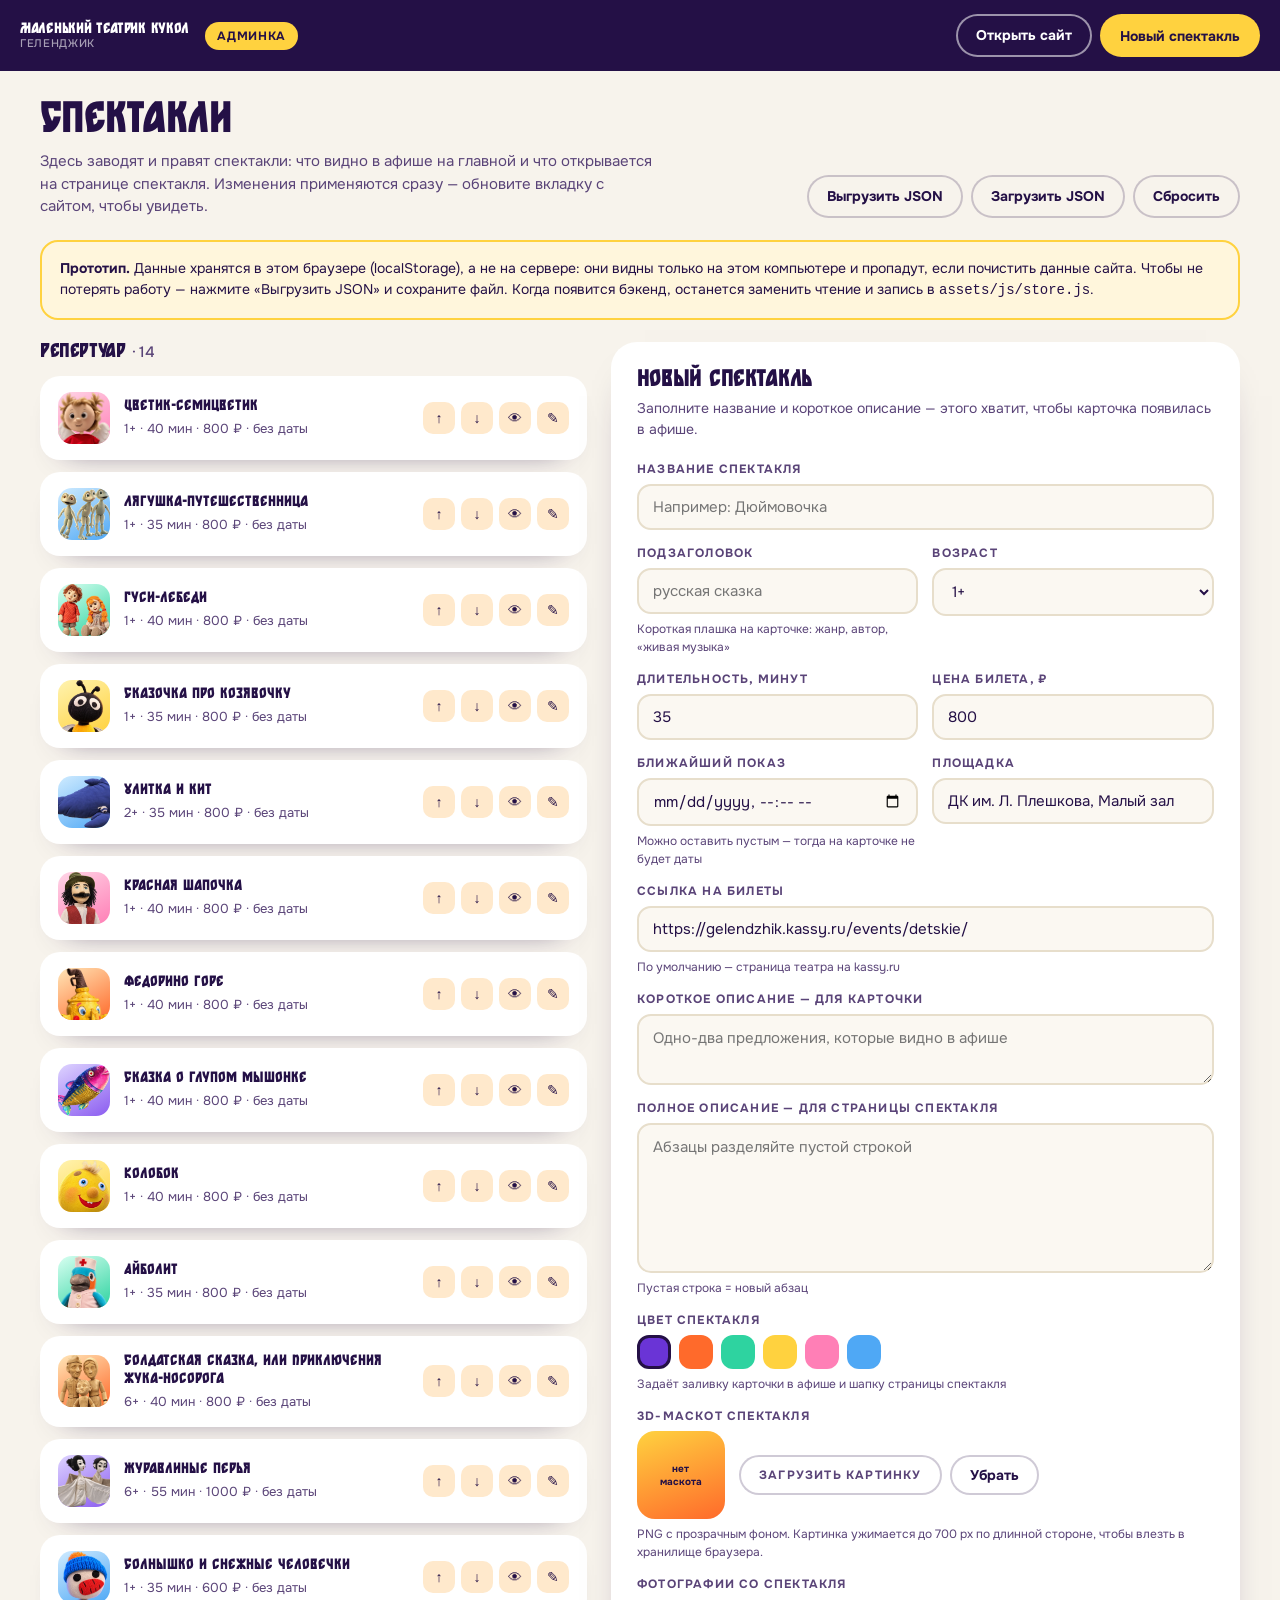
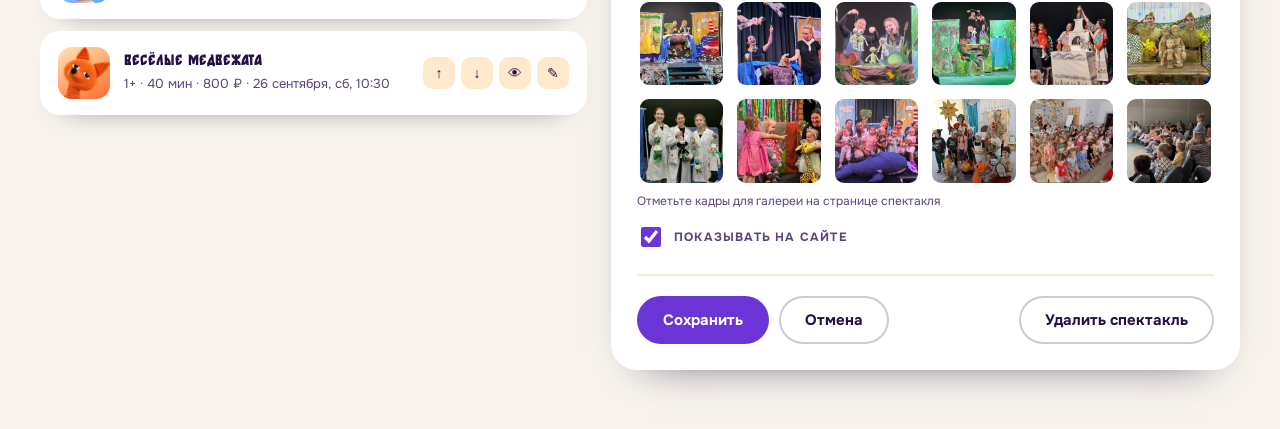
==== commit 588cbf95: "Ставлю новых кукол по спектаклям, фото актрис и фавикон Куклы пересобраны из свежих исходников: охот" ====
--- a/admin.html
+++ b/admin.html
@@ -5,6 +5,11 @@
 <meta name="viewport" content="width=device-width,initial-scale=1,viewport-fit=cover">
 <title>Админка — Маленький театрик кукол</title>
 <meta name="robots" content="noindex">
+<link rel="icon" href="assets/favicon.svg" type="image/svg+xml">
+<link rel="icon" href="assets/favicon.ico" sizes="32x32">
+<link rel="apple-touch-icon" href="assets/apple-touch-icon.png">
+<link rel="manifest" href="assets/site.webmanifest">
+<meta name="theme-color" content="#6A34D6">
 <link rel="preconnect" href="https://fonts.gstatic.com" crossorigin>
 <link rel="stylesheet" href="https://fonts.googleapis.com/css2?family=Onest:wght@400;500;600;700&display=swap">
 <link rel="stylesheet" href="assets/css/site.css">
--- a/assets/css/site.css
+++ b/assets/css/site.css
@@ -102,22 +102,39 @@
 .chip{display:inline-flex;align-items:center;gap:8px;background:rgba(255,255,255,.16);border-radius:999px;padding:8px 16px;font-size:13px;font-weight:600}
 .hero h1{font-size:clamp(38px,5.6vw,82px);font-weight:900;margin-block:20px 0;overflow-wrap:break-word}
 .hero h1 em{font-style:normal;color:var(--yellow)}
-.hero-sub{margin-top:22px;font-size:clamp(17px,1.4vw,20px);max-width:44ch;color:rgba(255,255,255,.88)}
+/* справа оставлено место под печать */
+.hero-sub{margin-top:22px;font-size:clamp(17px,1.4vw,20px);max-width:min(44ch,calc(100% - 180px));color:rgba(255,255,255,.88)}
 .hero-cta{display:flex;gap:12px;flex-wrap:wrap;margin-top:32px}
+.hero .hero-cta>.btn{padding-block:11px}
+/* печать поднята к подзаголовку: внизу проходит лента */
+.hero .hero-cta .seal{margin-top:clamp(-150px,-11vw,-80px);align-self:flex-start}
 .hero-art{position:relative;min-height:380px}
 
 /* ── слот под 3D-маскота ── */
 .mascot{
   background:linear-gradient(160deg,var(--yellow),var(--orange));border-radius:var(--r-m);
-  display:grid;place-items:center;text-align:center;color:var(--ink);overflow:hidden;
-}
-.mascot img{width:100%;height:100%;object-fit:contain}
+  display:grid;place-items:center;text-align:center;color:var(--ink);
+}
+.mascot{position:relative}
+.mascot img{
+  /* высота слота задаётся пропорцией, поэтому кукла позиционируется абсолютно */
+  position:absolute;inset:0;margin:auto;
+  width:auto;height:auto;max-width:88%;max-height:92%;object-fit:contain;
+  filter:drop-shadow(0 22px 26px rgba(36,16,70,.34));
+  transition:transform .45s cubic-bezier(.2,.9,.3,1.2),filter .45s ease;
+  transform-origin:50% 72%;will-change:transform;
+}
+.mascot:hover img{transform:scale(1.16) rotate(-5deg);filter:drop-shadow(0 34px 34px rgba(36,16,70,.42))}
 .mascot-tag{
   font-family:var(--sans);font-weight:700;font-size:12px;letter-spacing:.1em;text-transform:uppercase;
   border:2px dashed rgba(36,16,70,.4);border-radius:14px;padding:12px 16px;max-width:86%;
   background:rgba(255,255,255,.35);line-height:1.4;
 }
 .hero-mascot{position:absolute;inset:0;transform:rotate(-3deg);box-shadow:var(--shadow)}
+/* волк в шапке крупнее плашки и выходит за её края */
+.hero-mascot img{max-width:138%;max-height:156%}
+/* широкие куклы (кит, журавли) не должны вылезать за кромку шапки */
+.hero-mascot-fit img{max-width:106%;max-height:100%}
 
 .ticket{
   position:absolute;right:-6px;bottom:-18px;width:min(260px,74%);background:var(--white);color:var(--ink);
@@ -125,7 +142,11 @@
 }
 .ticket b{display:block;font-family:var(--disp);font-weight:800;font-size:20px;margin-block:4px 6px;line-height:1.1}
 .ticket small{color:var(--ink-2);font-size:13px;display:block}
-.ticket .price{margin-top:12px;display:inline-block;background:var(--mint);border-radius:999px;padding:6px 14px;font-weight:700;font-size:14px}
+.ticket .price{
+  margin-top:12px;display:inline-block;background:var(--mint);color:var(--ink);border-radius:999px;
+  padding:8px 18px;font-weight:700;font-size:14px;transition:transform .16s,box-shadow .16s;
+}
+.ticket a.price:hover{transform:translateY(-2px);box-shadow:0 12px 22px -12px rgba(36,16,70,.8)}
 
 /* ── жёлтая лента ──
    Лента заходит на соседние блоки: отрицательные отступы плюс свой слой.
@@ -139,6 +160,8 @@
 .ribbon-mid{margin-top:clamp(-250px,-15vw,-96px);margin-bottom:clamp(-110px,-6vw,-34px)}
 /* лента с названиями: сверху почти не заходит, снизу ложится на блок */
 .ribbon-titles{margin-top:clamp(-150px,-8vw,-44px);margin-bottom:clamp(-230px,-13vw,-90px)}
+/* лента вместо бегущей строки в середине страницы: заходит поровну на оба блока */
+.ribbon-strip{margin-top:clamp(-190px,-11vw,-62px);margin-bottom:clamp(-80px,-4.5vw,-26px)}
 .ribbon svg{
   display:block;width:100%;height:auto;min-width:900px;
   animation:ribbonfloat 11s ease-in-out infinite alternate;
@@ -154,9 +177,6 @@
 /* тело ленты */
 .ribbon .band-fill{fill:var(--yellow)}
 .ribbon .band-under{fill:var(--ink);opacity:.13;transform:translate(0,5px)}
-.ribbon .band-shade{fill:var(--ink);opacity:.22;filter:blur(7px);transform:translate(-2px,7px)}
-/* нить, идущая поверх, — чуть темнее: видно изнанку ленты */
-.ribbon-over .band-fill{fill:#F6C838}
 
 /* запасной вариант без скрипта */
 .ribbon .band{fill:none;stroke:var(--yellow);stroke-width:38;stroke-linecap:round}
@@ -176,8 +196,46 @@
 .card:nth-child(3n+1){transform:rotate(-1.4deg)}
 .card:nth-child(3n){transform:rotate(1.6deg)}
 .card:hover{transform:rotate(0deg) translateY(-6px);box-shadow:0 34px 60px -30px rgba(36,16,70,.7)}
-.card-art{aspect-ratio:4/3;max-width:100%;border-radius:var(--r-s);display:grid;place-items:center;padding:14px;overflow:hidden;position:relative}
-.card-art img{width:100%;height:100%;object-fit:cover}
+/* кукле разрешено вылезать за пределы плашки и карточки */
+.card{position:relative;z-index:1}
+.card:hover{z-index:4}
+.card-art{aspect-ratio:4/3;max-width:100%;border-radius:var(--r-s);display:grid;place-items:center;padding:14px;position:relative}
+.card-art>img{
+  /* высота плашки задана через aspect-ratio, поэтому проценты берём от абсолютного бокса */
+  position:absolute;inset:14px;margin:auto;
+  width:auto;height:auto;max-width:100%;max-height:100%;object-fit:contain;
+  filter:drop-shadow(0 16px 18px rgba(36,16,70,.3));
+  transition:transform .4s cubic-bezier(.2,.9,.3,1.25),filter .4s ease;
+  transform-origin:50% 88%;will-change:transform;
+  transform:scale(1.06) translateY(-4%);
+}
+.card:hover .card-art>img{
+  transform:scale(1.34) rotate(-7deg) translateY(-12%);
+  filter:drop-shadow(0 34px 30px rgba(36,16,70,.4));
+}
+.card:nth-child(even):hover .card-art>img{transform:scale(1.34) rotate(7deg) translateY(-12%)}
+
+/* На телефоне ховера нет: куклу поднимает прокрутка.
+   --lift (0…1) ставит assets/js/lift.js, наклон чередуем по чётности. */
+@media(hover:none){
+  .card{--tilt:-1}
+  .card:nth-child(even){--tilt:1}
+  .card.is-lifted{z-index:4}
+  /* тот же вид и когда тач оставил «залипший» ховер */
+  .card-art>img,
+  .card:hover .card-art>img,
+  .card:nth-child(even):hover .card-art>img{
+    transition:none;
+    transform:
+      scale(calc(1.06 + .28 * var(--lift,0)))
+      rotate(calc(var(--tilt,-1) * 7deg * var(--lift,0)))
+      translateY(calc(-4% - 8% * var(--lift,0)));
+    /* тень не анимируем: пересчёт размытия в каждом кадре
+       заметно дёргает картинку на телефоне */
+    filter:drop-shadow(0 18px 20px rgba(36,16,70,.32));
+  }
+}
+.card-date{z-index:2}
 .card-date{
   position:absolute;left:12px;top:12px;background:var(--white);color:var(--ink);border-radius:999px;
   padding:6px 13px;font-size:12px;font-weight:700;box-shadow:0 8px 18px -10px rgba(36,16,70,.7);
@@ -187,6 +245,7 @@
 .tag{background:var(--cream-2);border-radius:999px;padding:6px 12px;font-size:13px;font-weight:600;color:var(--ink)}
 .card p{font-size:15px;color:var(--ink-2)}
 .card-foot{margin-top:auto;display:flex;align-items:center;justify-content:space-between;gap:12px;padding-top:6px}
+.card-more{display:none} /* на широком экране карточка и так кликается целиком */
 .card-foot b{font-family:var(--disp);font-size:18px;font-weight:800}
 
 .a1{background:linear-gradient(150deg,#FFD6E7,#FF7FB6)}
@@ -205,7 +264,15 @@
 .num{border-radius:var(--r-s);padding:20px;background:rgba(255,255,255,.08)}
 .num b{display:block;font-family:var(--disp);font-weight:900;font-size:40px;line-height:1;color:var(--yellow)}
 .num span{font-size:14px;color:rgba(255,255,255,.75)}
-.collage{display:grid;grid-template-columns:1fr 1fr;gap:16px}
+.collage{display:grid;grid-template-columns:1fr 1fr;gap:16px;position:relative}
+/* самовар выходит из стыка фотографий; правило перебивает .collage img */
+.collage .about-mascot{
+  position:absolute;left:50%;top:50%;width:46%;height:auto;translate:-50% -50%;
+  aspect-ratio:auto;object-fit:contain;
+  z-index:3;rotate:-4deg;filter:drop-shadow(0 26px 30px rgba(10,4,26,.55));
+  transition:rotate .5s ease,scale .5s ease;
+}
+.collage:hover .about-mascot{rotate:2deg;scale:1.06}
 .collage figure{margin:0;border-radius:var(--r-s);overflow:hidden;box-shadow:0 24px 40px -26px #000}
 .collage img{width:100%;aspect-ratio:1/1;object-fit:cover}
 .collage figure:nth-child(1){transform:rotate(-2.5deg)}
@@ -238,6 +305,31 @@
 .b2{right:14px;top:14px;transform:rotate(2deg)}
 
 /* ── актёры ── */
+/* кадр со спектакля над карточками: по наведению подъезжает и открывает подпись */
+.troupe-photo{
+  display:block;position:relative;border-radius:var(--r-m);overflow:hidden;margin-bottom:26px;
+  box-shadow:var(--shadow-card);transform:rotate(-.8deg);transition:transform .3s ease,box-shadow .3s ease;
+}
+.troupe-photo img{
+  display:block;width:100%;aspect-ratio:3/1.35;object-fit:cover;object-position:50% 42%;
+  transition:transform .6s cubic-bezier(.2,.9,.3,1);
+}
+/* затемнение под подписью, чтобы буквы читались поверх сцены */
+.troupe-photo::after{
+  content:'';position:absolute;inset:auto 0 0 0;height:52%;pointer-events:none;
+  background:linear-gradient(to top,rgba(10,4,26,.72),rgba(10,4,26,0));
+  opacity:0;transition:opacity .3s ease;
+}
+.troupe-photo:hover::after,.troupe-photo:focus-visible::after{opacity:1}
+.troupe-photo-cap{
+  position:absolute;z-index:2;left:18px;bottom:18px;right:18px;color:var(--white);
+  font-family:var(--disp);font-weight:800;font-size:clamp(15px,1.9vw,22px);line-height:1.2;
+  text-shadow:0 6px 22px rgba(10,4,26,.85);
+  opacity:0;translate:0 12px;transition:opacity .3s ease,translate .3s ease;
+}
+.troupe-photo:hover,.troupe-photo:focus-visible{transform:rotate(0deg) translateY(-6px);box-shadow:var(--shadow)}
+.troupe-photo:hover img,.troupe-photo:focus-visible img{transform:scale(1.06)}
+.troupe-photo:hover .troupe-photo-cap,.troupe-photo:focus-visible .troupe-photo-cap{opacity:1;translate:0 0}
 .troupe{display:grid;grid-template-columns:repeat(4,1fr);gap:22px}
 .actor{background:var(--white);border-radius:var(--r-m);padding:14px;box-shadow:var(--shadow-card);transition:transform .22s}
 .actor:nth-child(odd){transform:rotate(-1.6deg)}
@@ -261,12 +353,16 @@
 .c-card{background:rgba(255,255,255,.16);border-radius:var(--r-m);padding:24px}
 .c-card h3{font-family:var(--sans);font-size:12px;font-weight:700;letter-spacing:.14em;text-transform:uppercase;color:rgba(255,255,255,.82);margin-bottom:14px}
 .c-card a{display:block;font-family:var(--disp);font-weight:600;font-size:18px;line-height:1.5}
+/* пометка у номера: чья это трубка */
+.c-card a small{display:block;font-family:var(--sans);font-weight:500;font-size:13px;line-height:1.2;
+  color:rgba(255,255,255,.82);margin-top:-2px}
 .c-card a:hover{color:var(--yellow)}
 .c-card .plain{font-family:var(--sans);font-weight:500;font-size:15px;color:rgba(255,255,255,.9);line-height:1.5}
 .c-cta{display:flex;gap:12px;flex-wrap:wrap;margin-top:34px}
 
 footer{padding-block:34px;text-align:center;color:var(--ink-2);font-size:14px}
 footer a{text-decoration:underline;text-underline-offset:3px}
+.credit{display:block;margin-top:8px;font-size:13px;color:var(--ink-2);opacity:.85}
 
 /* ═══ страница спектакля ═══ */
 .show-hero{border-radius:var(--r-l);margin-inline:20px;padding:clamp(28px,4vw,56px);color:var(--ink);position:relative;overflow:hidden}
@@ -308,7 +404,11 @@
 /* ── адаптив ── */
 @media(max-width:980px){
   .hero-grid,.about-grid,.show-grid,.show-body{grid-template-columns:1fr}
+  /* в одну колонку печать не спорит с лентой — место под неё не нужно */
+  .hero-sub{max-width:44ch}
+  .hero .hero-cta .seal{margin-top:0}
   .hero-art{min-height:320px;order:-1}
+  .hero-mascot img{max-width:120%;max-height:140%}
   .cards,.other{grid-template-columns:repeat(2,1fr)}
   .troupe{grid-template-columns:repeat(2,1fr)}
   .c-grid{grid-template-columns:1fr 1fr}
@@ -323,7 +423,16 @@
   body{font-size:16px}
   .nav-links{display:none}
   .cards,.c-grid,.other{grid-template-columns:1fr}
-  .card,.actor,.mos,.collage figure,.gallery figure{transform:none}
+  .card,.actor,.mos,.collage figure,.gallery figure,.troupe-photo{transform:none}
+  .troupe-photo img{aspect-ratio:3/2}
+  /* ховера нет — подпись и затемнение показываем сразу */
+  .troupe-photo::after{opacity:1}
+  .troupe-photo-cap{opacity:1;translate:0 0;font-size:14px}
+  /* цена слева, обе кнопки вместе справа — в одну строку */
+  .card-more{display:inline-flex}
+  .card-foot{flex-wrap:wrap;gap:8px;row-gap:10px}
+  .card-foot b{margin-right:auto}
+  .card-foot .btn-sm{padding-inline:16px}
   .collage figure{margin-top:0}
   .nums{grid-template-columns:1fr 1fr}
   .hero,.about,.contacts,.show-hero{margin-inline:12px;border-radius:28px}
@@ -333,7 +442,8 @@
   .nav{padding-inline:12px}
   .nav-in{padding:8px 8px 8px 16px;gap:10px}
   .nav-in .btn-sm{padding:10px 15px;font-size:13px}
-  .hero-mascot{position:relative;min-height:240px}
+  .hero-mascot{position:relative;min-height:290px}
+  .hero-mascot img{max-width:110%;max-height:146%}
   .mosaic{grid-template-columns:1fr}
   .m1,.m2,.m3,.m4,.m5{grid-column:span 1}
   .bubble{white-space:normal}
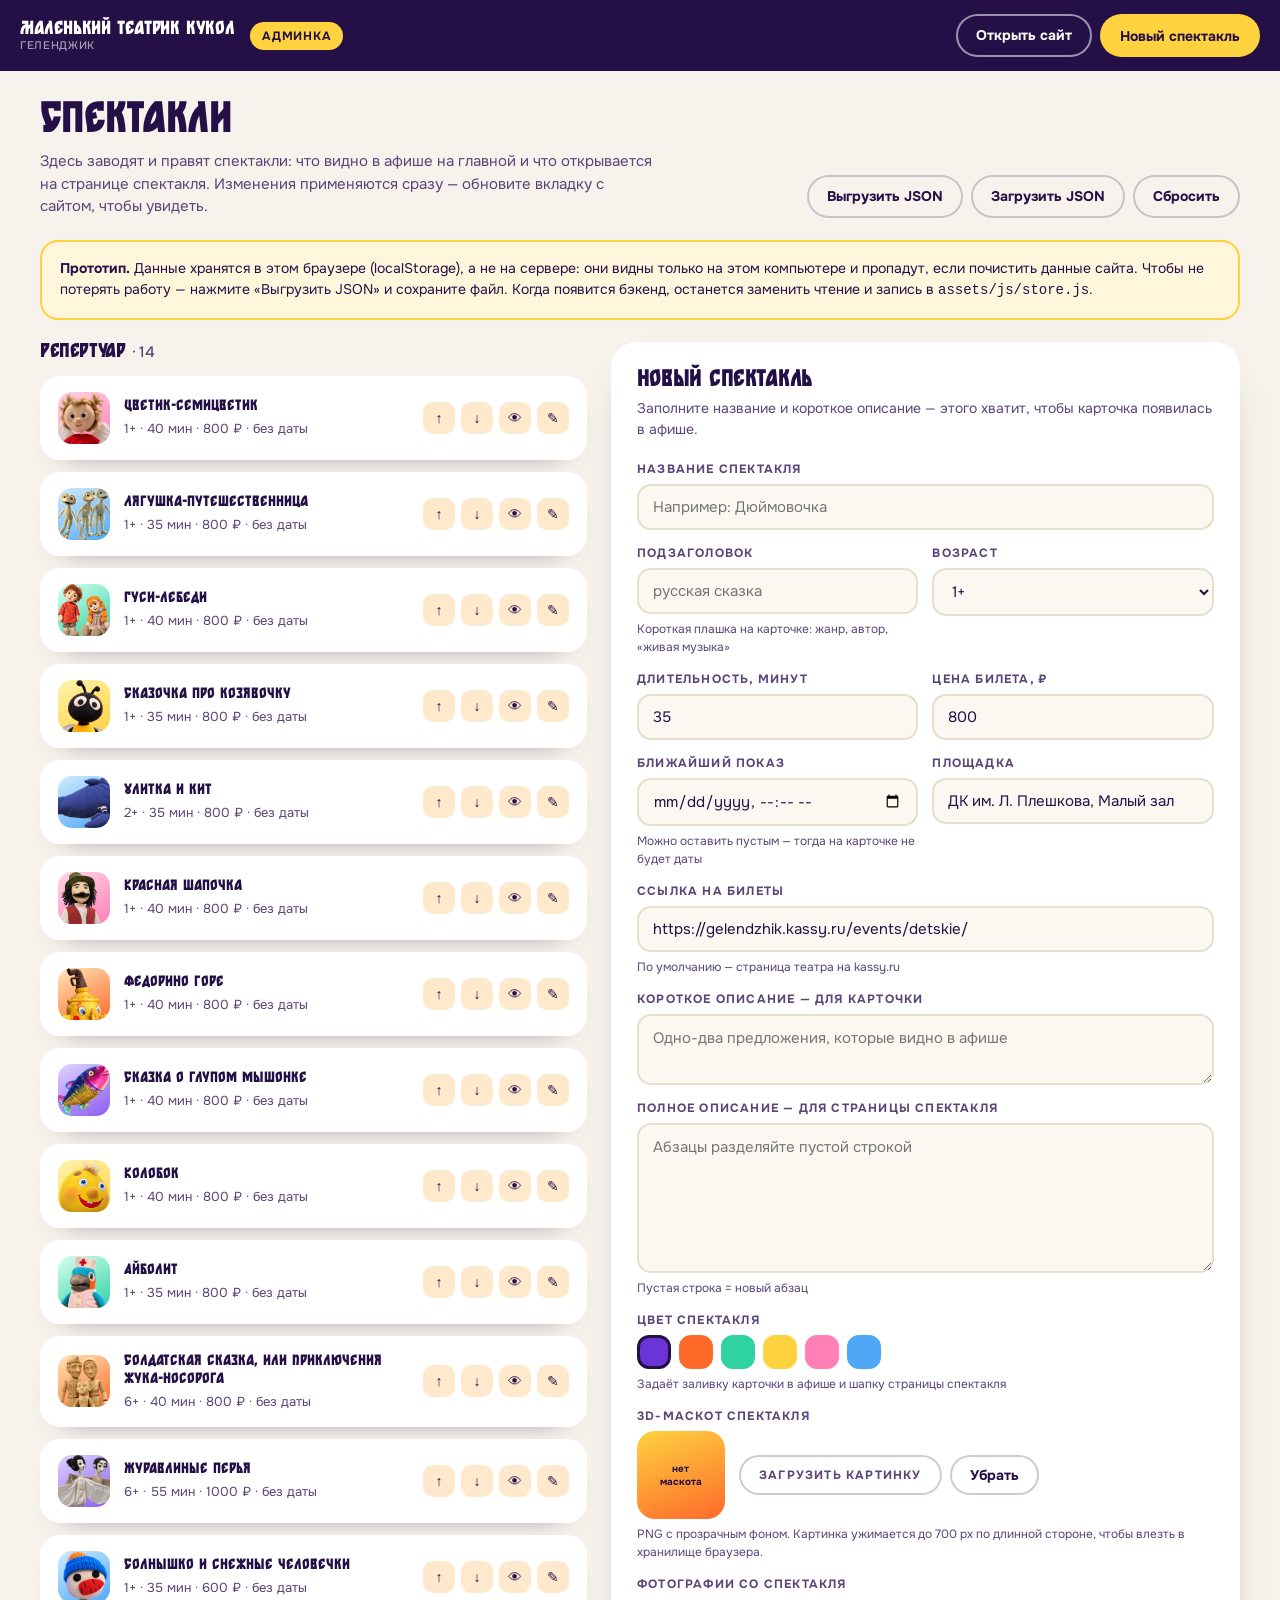
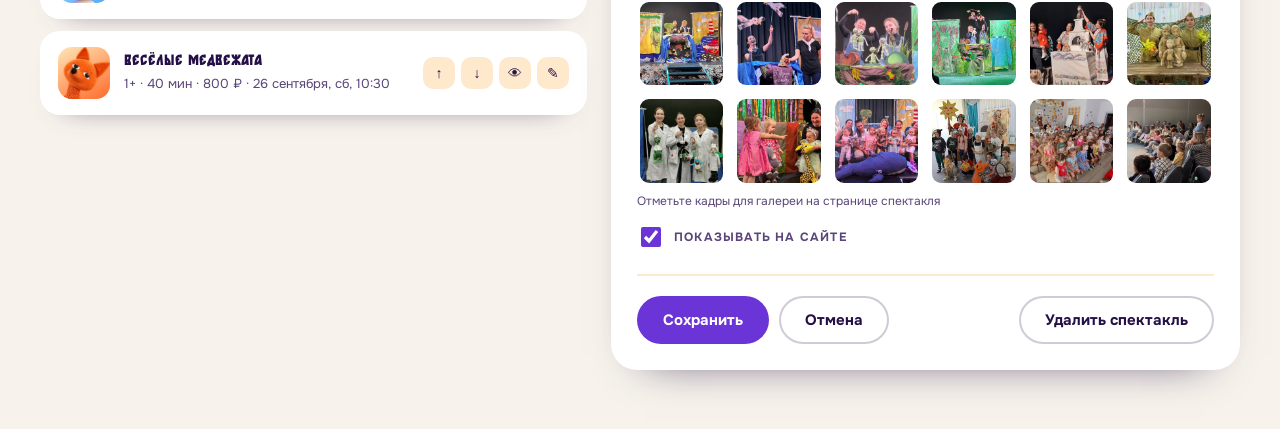
==== commit 95abf25a: "Переношу шрифты на self-host и добавляю деплой на Selectel S3 - Onest теперь грузится с сайта (asset" ====
--- a/admin.html
+++ b/admin.html
@@ -10,8 +10,7 @@
 <link rel="apple-touch-icon" href="assets/apple-touch-icon.png">
 <link rel="manifest" href="assets/site.webmanifest">
 <meta name="theme-color" content="#6A34D6">
-<link rel="preconnect" href="https://fonts.gstatic.com" crossorigin>
-<link rel="stylesheet" href="https://fonts.googleapis.com/css2?family=Onest:wght@400;500;600;700&display=swap">
+<link rel="stylesheet" href="assets/css/onest.css">
 <link rel="stylesheet" href="assets/css/site.css">
 <link rel="stylesheet" href="assets/css/admin.css">
 </head>
--- a/assets/css/onest.css
+++ b/assets/css/onest.css
@@ -0,0 +1,33 @@
+/* Onest (variable, 400–700), self-hosted instead of Google Fonts */
+@font-face {
+  font-family: 'Onest';
+  font-style: normal;
+  font-weight: 400 700;
+  font-display: swap;
+  src: url(../fonts/Onest-cyrillic-ext.woff2) format('woff2');
+  unicode-range: U+0460-052F, U+1C80-1C8A, U+20B4, U+2DE0-2DFF, U+A640-A69F, U+FE2E-FE2F;
+}
+@font-face {
+  font-family: 'Onest';
+  font-style: normal;
+  font-weight: 400 700;
+  font-display: swap;
+  src: url(../fonts/Onest-cyrillic.woff2) format('woff2');
+  unicode-range: U+0301, U+0400-045F, U+0490-0491, U+04B0-04B1, U+2116;
+}
+@font-face {
+  font-family: 'Onest';
+  font-style: normal;
+  font-weight: 400 700;
+  font-display: swap;
+  src: url(../fonts/Onest-latin-ext.woff2) format('woff2');
+  unicode-range: U+0100-02BA, U+02BD-02C5, U+02C7-02CC, U+02CE-02D7, U+02DD-02FF, U+0304, U+0308, U+0329, U+1D00-1DBF, U+1E00-1E9F, U+1EF2-1EFF, U+2020, U+20A0-20AB, U+20AD-20C0, U+2113, U+2C60-2C7F, U+A720-A7FF;
+}
+@font-face {
+  font-family: 'Onest';
+  font-style: normal;
+  font-weight: 400 700;
+  font-display: swap;
+  src: url(../fonts/Onest-latin.woff2) format('woff2');
+  unicode-range: U+0000-00FF, U+0131, U+0152-0153, U+02BB-02BC, U+02C6, U+02DA, U+02DC, U+0304, U+0308, U+0329, U+2000-206F, U+20AC, U+2122, U+2191, U+2193, U+2212, U+2215, U+FEFF, U+FFFD;
+}
--- a/assets/css/site.css
+++ b/assets/css/site.css
@@ -31,6 +31,8 @@
   --sans:"Onest","Segoe UI",system-ui,sans-serif;
 
   --r-l:40px; --r-m:28px; --r-s:18px;
+  /* докуда растягиваются широкие плашки на больших экранах */
+  --bleed-max:1440px;
   --shadow:0 18px 0 -6px rgba(36,16,70,.10), 0 30px 60px -28px rgba(36,16,70,.45);
   --shadow-card:0 22px 44px -30px rgba(36,16,70,.6);
 }
@@ -82,15 +84,19 @@
   padding:10px 10px 10px 22px;box-shadow:0 10px 30px -14px rgba(36,16,70,.5);
   width:min(1180px,100%);margin-inline:auto;
 }
-.brand{font-family:var(--disp);font-weight:900;font-size:15px;letter-spacing:-.02em;line-height:1.05;white-space:nowrap}
+.brand{font-family:var(--disp);font-weight:900;font-size:19px;letter-spacing:-.02em;line-height:1.05;white-space:nowrap}
 .brand span{display:block;font-family:var(--sans);font-weight:500;font-size:11px;color:var(--ink-2);letter-spacing:.06em;text-transform:uppercase}
 .nav-links{display:flex;gap:6px;margin-left:auto;flex-wrap:wrap}
 .nav-links a{padding:9px 14px;border-radius:999px;font-weight:600;font-size:14px;transition:background .18s}
 .nav-links a:hover{background:var(--cream-2)}
+.nav-links a[aria-current="page"]{background:var(--ink);color:var(--white)}
+.nav-links a[aria-current="page"]:hover{background:var(--ink)}
 
 /* ── герой ── */
 .hero{
-  background:var(--violet);color:var(--white);border-radius:var(--r-l);margin-inline:20px;
+  background:var(--violet);color:var(--white);border-radius:var(--r-l);
+  /* растём вместе с окном, но не шире --bleed-max, дальше — по центру */
+  width:min(var(--bleed-max),calc(100% - 40px));margin-inline:auto;
   padding:clamp(34px,5vw,64px);
   position:relative;overflow:hidden;
 }
@@ -136,6 +142,40 @@
 /* широкие куклы (кит, журавли) не должны вылезать за кромку шапки */
 .hero-mascot-fit img{max-width:106%;max-height:100%}
 
+/* ── карусель кукол в шапке: два слоя, между ними перетекаем ── */
+.mascot-rotator img{
+  /* один размер на всех, чтобы куклы не прыгали в росте при смене;
+     на экранах уже ~1200 кукла считается от ширины окна, иначе
+     край куклы срезает кромка шапки */
+  /* шапка перестаёт расти на 1440 — вместе с ней упирается и кукла,
+     иначе поворот плашки выносит её край за кромку */
+  max-width:min(114%,656px);max-height:min(146%,43vw);
+  opacity:0;transform:scale(.92) translateY(16px) rotate(-2deg);
+  transition:opacity .55s ease,transform .75s cubic-bezier(.2,.9,.3,1.2),filter .45s ease;
+}
+.mascot-rotator img.is-on{opacity:1;transform:none}
+/* в одну колонку плашка ниже — иначе кукле срезает макушку */
+@media(max-width:980px){.hero-mascot.mascot-rotator img{max-height:134%}}
+/* кит и журавли шире, чем высокие — им свой предел */
+.mascot-rotator img.is-wide{max-width:min(112%,644px);max-height:104%}
+/* в одну колонку плашка шире, и киту нужен предел построже */
+@media(max-width:980px){.mascot-rotator img.is-wide{max-width:102%;max-height:104%}}
+.mascot-rotator:hover img.is-on{transform:scale(1.1) rotate(-4deg);filter:drop-shadow(0 34px 34px rgba(36,16,70,.42))}
+.mascot-name{
+  position:absolute;left:16px;bottom:14px;z-index:4;
+  /* длинные названия («Солдатская сказка…») переносим, а не обрезаем */
+  max-width:min(calc(100% - 32px),250px);
+  background:rgba(255,255,255,.94);color:var(--ink);border-radius:16px;
+  padding:7px 15px;font-size:12px;font-weight:700;line-height:1.3;
+  display:-webkit-box;-webkit-line-clamp:2;-webkit-box-orient:vertical;overflow:hidden;
+  box-shadow:0 12px 24px -16px rgba(36,16,70,.9);
+  opacity:0;transition:opacity .45s ease;
+}
+.mascot-name.is-on{opacity:1}
+@media(prefers-reduced-motion:reduce){
+  .mascot-rotator img{transition:opacity .2s linear;transform:none}
+}
+
 .ticket{
   position:absolute;right:-6px;bottom:-18px;width:min(260px,74%);background:var(--white);color:var(--ink);
   border-radius:var(--r-s);padding:18px 20px;transform:rotate(4deg);box-shadow:var(--shadow);z-index:3;
@@ -193,6 +233,8 @@
   background:var(--white);border-radius:var(--r-m);padding:18px;display:flex;flex-direction:column;gap:14px;
   box-shadow:var(--shadow-card);transition:transform .22s ease,box-shadow .22s ease;color:inherit;
 }
+/* .card{display:flex} перебивает браузерное [hidden]{display:none} — фильтры афиши иначе не скрывают карточки */
+.card[hidden]{display:none}
 .card:nth-child(3n+1){transform:rotate(-1.4deg)}
 .card:nth-child(3n){transform:rotate(1.6deg)}
 .card:hover{transform:rotate(0deg) translateY(-6px);box-shadow:0 34px 60px -30px rgba(36,16,70,.7)}
@@ -256,7 +298,9 @@
 .a6{background:linear-gradient(150deg,#CFEBFF,#4FA8F5)}
 
 /* ── о театре ── */
-.about{background:var(--ink);color:var(--white);border-radius:var(--r-l);margin-inline:20px;padding:clamp(34px,5vw,72px)}
+.about{background:var(--ink);color:var(--white);border-radius:var(--r-l);
+  width:min(var(--bleed-max),calc(100% - 40px));margin-inline:auto;
+  padding:clamp(34px,5vw,72px)}
 .about-grid{display:grid;grid-template-columns:minmax(0,1fr) minmax(0,1fr);gap:clamp(30px,4vw,64px);align-items:center}
 .about h2{font-size:clamp(32px,4.6vw,58px)}
 .about p{margin-top:20px;color:rgba(255,255,255,.82);max-width:52ch}
@@ -347,7 +391,9 @@
 .actor .role{display:inline-block;margin-top:8px;background:var(--cream-2);border-radius:999px;padding:4px 11px;font-size:12px;font-weight:700}
 
 /* ── контакты ── */
-.contacts{background:var(--orange);color:var(--white);border-radius:var(--r-l);margin-inline:20px;padding:clamp(34px,5vw,72px)}
+.contacts{background:var(--orange);color:var(--white);border-radius:var(--r-l);
+  width:min(var(--bleed-max),calc(100% - 40px));margin-inline:auto;
+  padding:clamp(34px,5vw,72px)}
 .contacts h2{font-size:clamp(34px,5vw,64px)}
 .c-grid{display:grid;grid-template-columns:repeat(3,1fr);gap:22px;margin-top:40px}
 .c-card{background:rgba(255,255,255,.16);border-radius:var(--r-m);padding:24px}
@@ -365,7 +411,9 @@
 .credit{display:block;margin-top:8px;font-size:13px;color:var(--ink-2);opacity:.85}
 
 /* ═══ страница спектакля ═══ */
-.show-hero{border-radius:var(--r-l);margin-inline:20px;padding:clamp(28px,4vw,56px);color:var(--ink);position:relative;overflow:hidden}
+.show-hero{border-radius:var(--r-l);
+  width:min(var(--bleed-max),calc(100% - 40px));margin-inline:auto;
+  padding:clamp(28px,4vw,56px);color:var(--ink);position:relative;overflow:hidden}
 .show-hero.tone-violet{background:var(--violet);color:var(--white)}
 .show-hero.tone-orange{background:var(--orange);color:var(--white)}
 .show-hero.tone-mint{background:var(--mint)}
@@ -436,9 +484,10 @@
   .collage figure{margin-top:0}
   .nums{grid-template-columns:1fr 1fr}
   .hero,.about,.contacts,.show-hero{margin-inline:12px;border-radius:28px}
+  .hero,.about,.contacts,.show-hero{width:calc(100% - 24px);margin-inline:auto}
   .wrap{padding-inline:16px}
   .ticket{position:static;width:auto;transform:none;margin-top:16px}
-  .brand{white-space:normal;font-size:13px;line-height:1.15}
+  .brand{white-space:normal;font-size:16px;line-height:1.15}
   .nav{padding-inline:12px}
   .nav-in{padding:8px 8px 8px 16px;gap:10px}
   .nav-in .btn-sm{padding:10px 15px;font-size:13px}
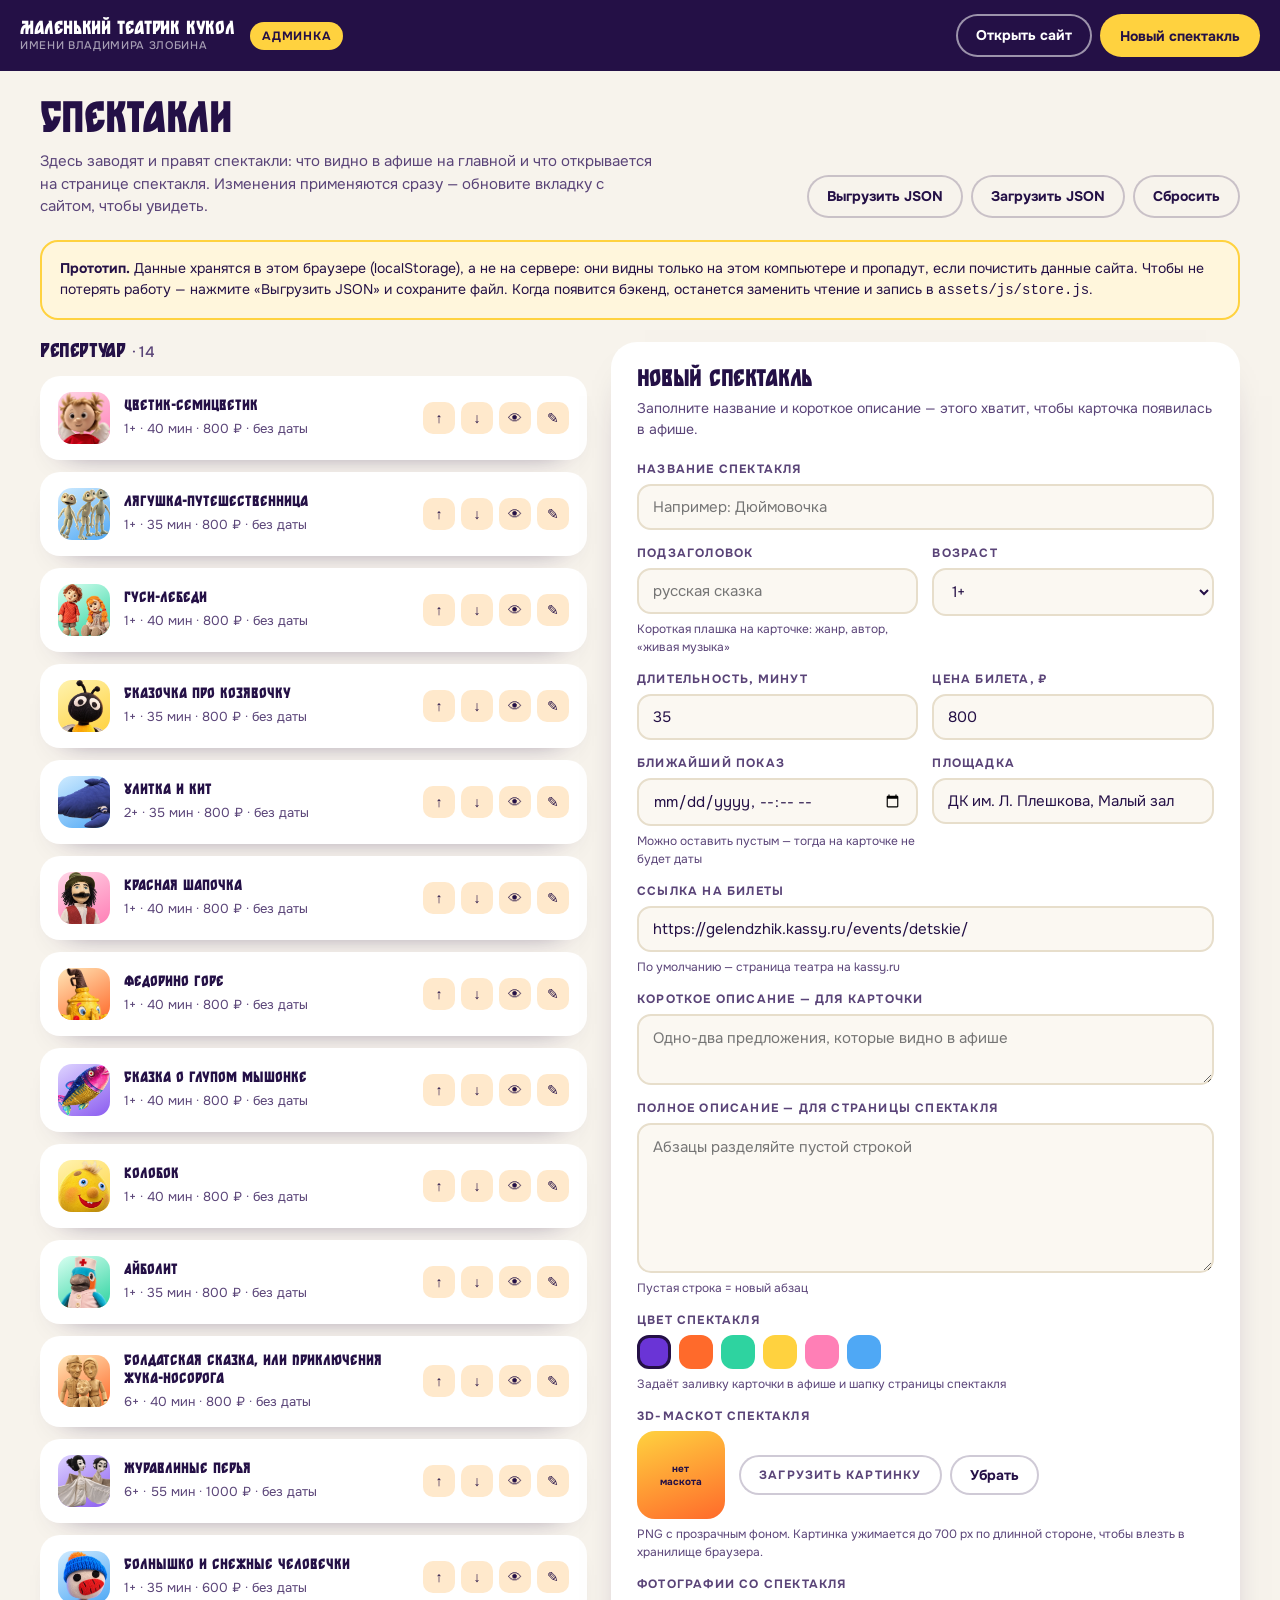
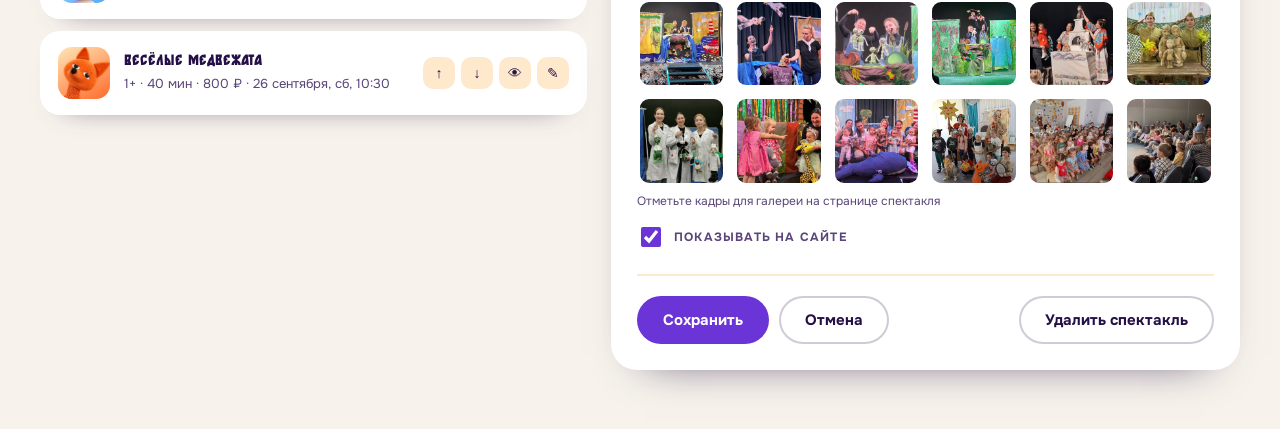
==== commit 18bced8a: "Правки по замечаниям: меню, страница событий, премьера, актёры - Меню: подсветка «Контакты» на главн" ====
--- a/admin.html
+++ b/admin.html
@@ -18,7 +18,7 @@
 
 <div class="adm-top">
   <div class="adm-top-in">
-    <div class="brand">Маленький театрик кукол<span>Геленджик</span></div>
+    <div class="brand">Маленький театрик кукол<span>имени Владимира Злобина</span></div>
     <span class="adm-badge">Админка</span>
     <div class="adm-top-actions">
       <a class="btn btn-sm btn-ghost" href="index.html" target="_blank" rel="noopener">Открыть сайт</a>
@@ -98,7 +98,7 @@
           <input id="f-venue" name="venue" type="text" list="venues" placeholder="ДК им. Л. Плешкова, Малый зал">
           <datalist id="venues">
             <option value="ДК им. Л. Плешкова, Малый зал"></option>
-            <option value="Площадка «Город сказок»"></option>
+            <option value="Выездной спектакль в санатории"></option>
             <option value="Школы и детские сады"></option>
           </datalist>
         </div>
--- a/assets/css/site.css
+++ b/assets/css/site.css
@@ -469,7 +469,6 @@
 }
 @media(max-width:620px){
   body{font-size:16px}
-  .nav-links{display:none}
   .cards,.c-grid,.other{grid-template-columns:1fr}
   .card,.actor,.mos,.collage figure,.gallery figure,.troupe-photo{transform:none}
   .troupe-photo img{aspect-ratio:3/2}
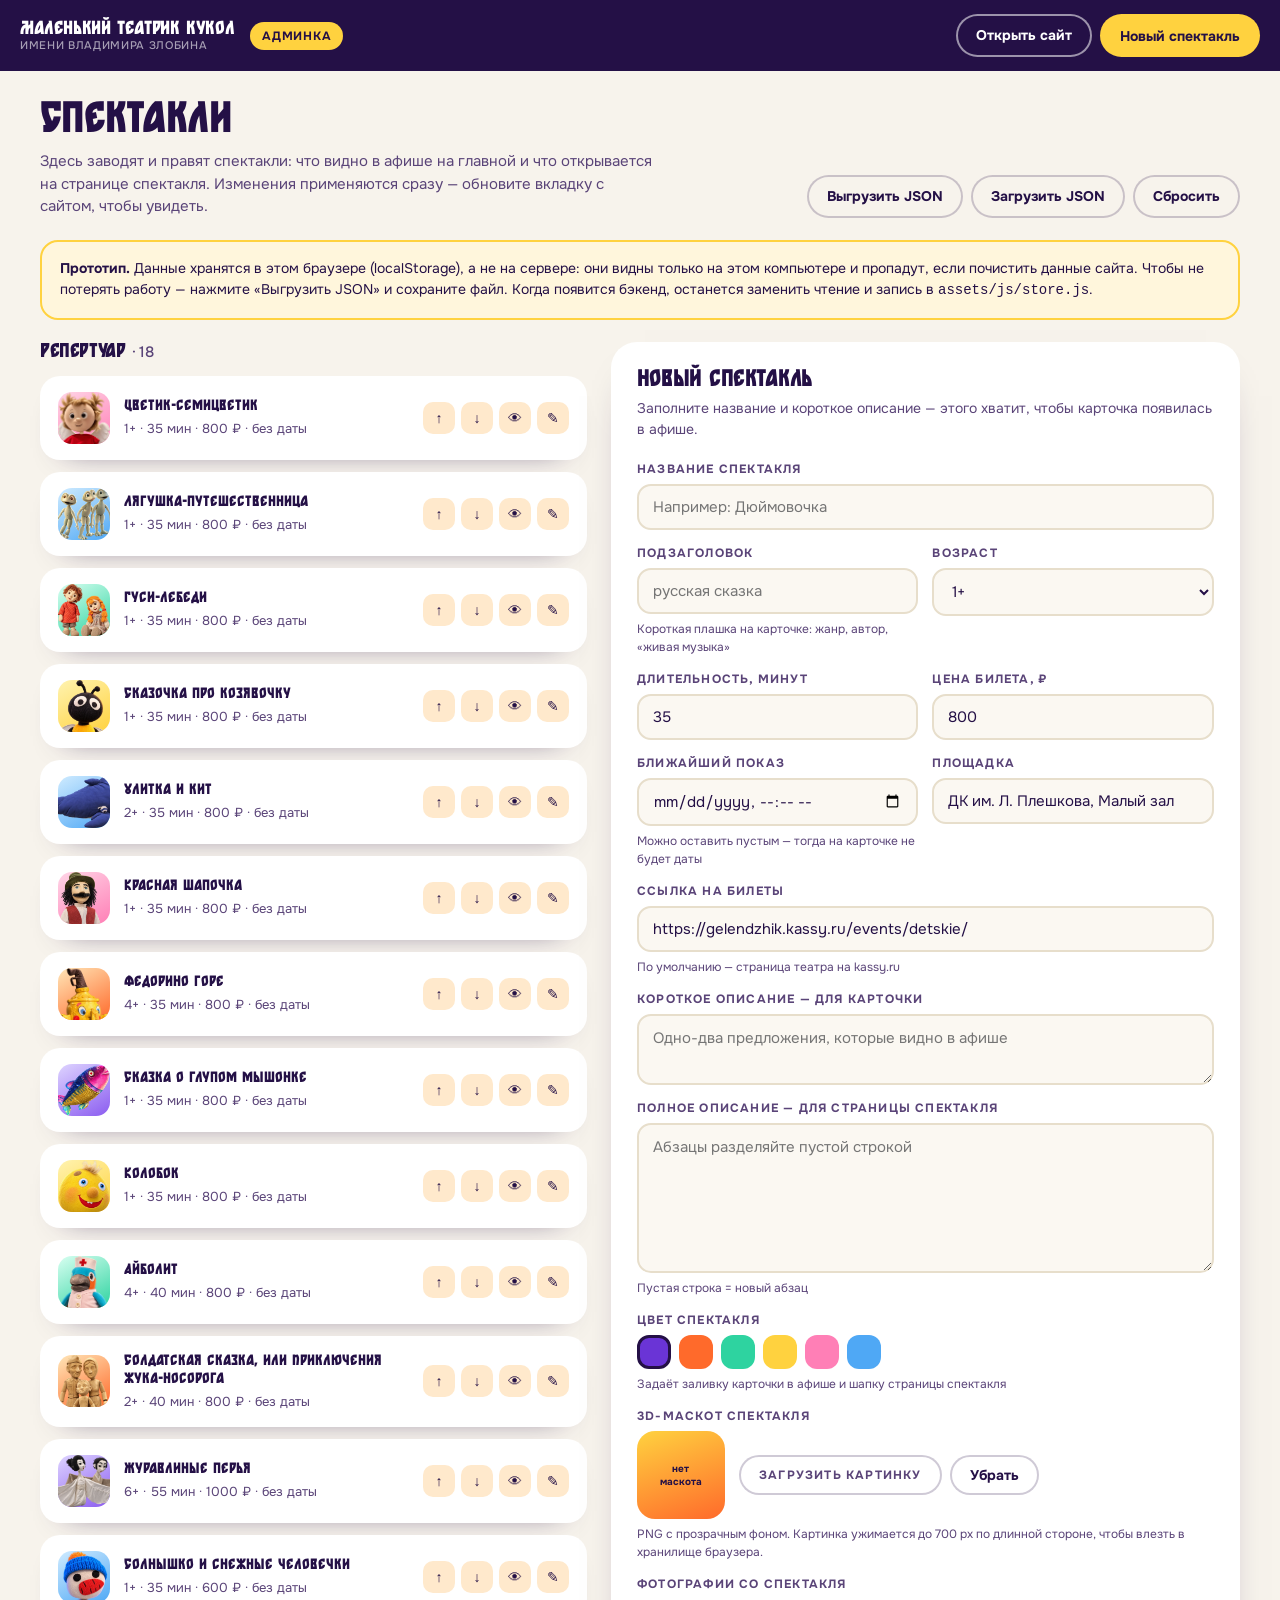
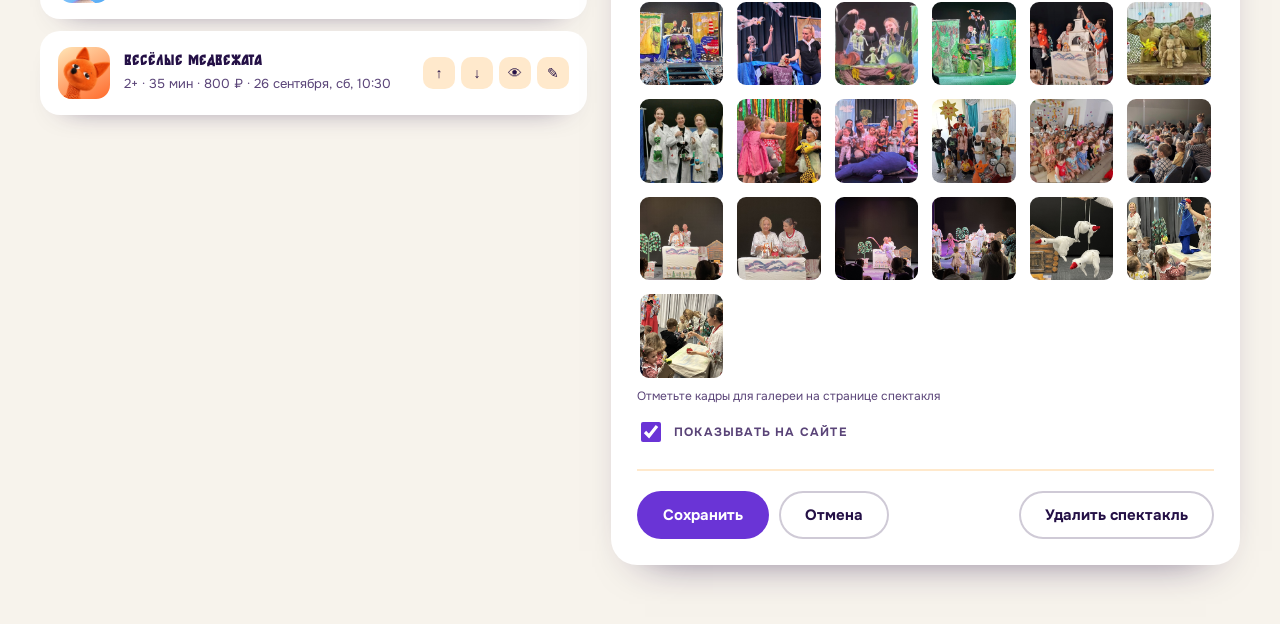
==== commit 3ad823b6: "Голубой hero, афиша ближе, фото актёров и «Гусей-лебедей», новые аннотации - главная: hero голубой, " ====
--- a/admin.html
+++ b/admin.html
@@ -176,7 +176,10 @@
     'assets/photo/scene-shirma.jpg','assets/photo/seagulls.jpg','assets/photo/frogs.jpg',
     'assets/photo/forest.jpg','assets/photo/russian-tale.jpg','assets/photo/soldiers.jpg',
     'assets/photo/doctors.jpg','assets/photo/kids-giraffe.jpg','assets/photo/kids-whale.jpg',
-    'assets/photo/kids-costumes.jpg','assets/photo/hall-kindergarten.jpg','assets/photo/audience.jpg'
+    'assets/photo/kids-costumes.jpg','assets/photo/hall-kindergarten.jpg','assets/photo/audience.jpg',
+    'assets/photo/gusi-scene.jpg','assets/photo/gusi-actors.jpg','assets/photo/gusi-dance.jpg',
+    'assets/photo/gusi-khorovod.jpg','assets/photo/gusi-geese.jpg','assets/photo/kids-puppets.jpg',
+    'assets/photo/kids-puppets-2.jpg'
   ];
 
   var shows = TEATR.load();
--- a/assets/css/site.css
+++ b/assets/css/site.css
@@ -21,6 +21,8 @@
   --mint:#2ED3A0;
   --pink:#FF7FB6;
   --sky:#4FA8F5;
+  --blue:#2D73DB;
+  --blue-l:#5FA4F7;
   --cream:#FFF4E3;
   --cream-2:#FFE9CC;
   --ink:#241046;
@@ -94,7 +96,7 @@
 
 /* ── герой ── */
 .hero{
-  background:var(--violet);color:var(--white);border-radius:var(--r-l);
+  background:var(--blue);color:var(--white);border-radius:var(--r-l);
   /* растём вместе с окном, но не шире --bleed-max, дальше — по центру */
   width:min(var(--bleed-max),calc(100% - 40px));margin-inline:auto;
   padding:clamp(34px,5vw,64px);
@@ -102,7 +104,7 @@
 }
 .hero::after{
   content:"";position:absolute;right:-120px;top:-140px;width:420px;height:420px;border-radius:50%;
-  background:radial-gradient(circle at 30% 30%,var(--violet-l),transparent 70%);pointer-events:none;
+  background:radial-gradient(circle at 30% 30%,var(--blue-l),transparent 70%);pointer-events:none;
 }
 .hero-grid{position:relative;z-index:2;display:grid;grid-template-columns:minmax(0,1.05fr) minmax(0,.95fr);gap:clamp(28px,4vw,56px);align-items:center}
 .chip{display:inline-flex;align-items:center;gap:8px;background:rgba(255,255,255,.16);border-radius:999px;padding:8px 16px;font-size:13px;font-weight:600}
@@ -197,6 +199,9 @@
   margin-top:clamp(-280px,-17vw,-110px);margin-bottom:clamp(-140px,-7vw,-46px);
   pointer-events:none;
 }
+/* главная: лента плотнее садится на героя и подтягивает афишу вверх */
+.ribbon-home{margin-top:clamp(-340px,-21vw,-130px)}
+.ribbon-home + #afisha{padding-top:clamp(44px,5vw,80px)}
 .ribbon-mid{margin-top:clamp(-250px,-15vw,-96px);margin-bottom:clamp(-110px,-6vw,-34px)}
 /* лента с названиями: сверху почти не заходит, снизу ложится на блок */
 .ribbon-titles{margin-top:clamp(-150px,-8vw,-44px);margin-bottom:clamp(-230px,-13vw,-90px)}
@@ -469,6 +474,8 @@
 }
 @media(max-width:620px){
   body{font-size:16px}
+  /* лента на мобильном фиксированной высоты — сильнее подтягиваем афишу */
+  .ribbon-home{margin-bottom:-120px}
   .cards,.c-grid,.other{grid-template-columns:1fr}
   .card,.actor,.mos,.collage figure,.gallery figure,.troupe-photo{transform:none}
   .troupe-photo img{aspect-ratio:3/2}
@@ -497,3 +504,7 @@
   .bubble{white-space:normal}
 }
 @media(prefers-reduced-motion:reduce){*{transition:none!important;animation:none!important}}
+
+/* портреты актёров: вырезаны без фона, подложка — цвет карточки */
+.ph-p.has-photo,.crew-photo.has-photo{padding:0;border:0;align-items:end}
+.ph-p.has-photo img,.crew-photo.has-photo img{object-fit:cover;object-position:50% 0}
